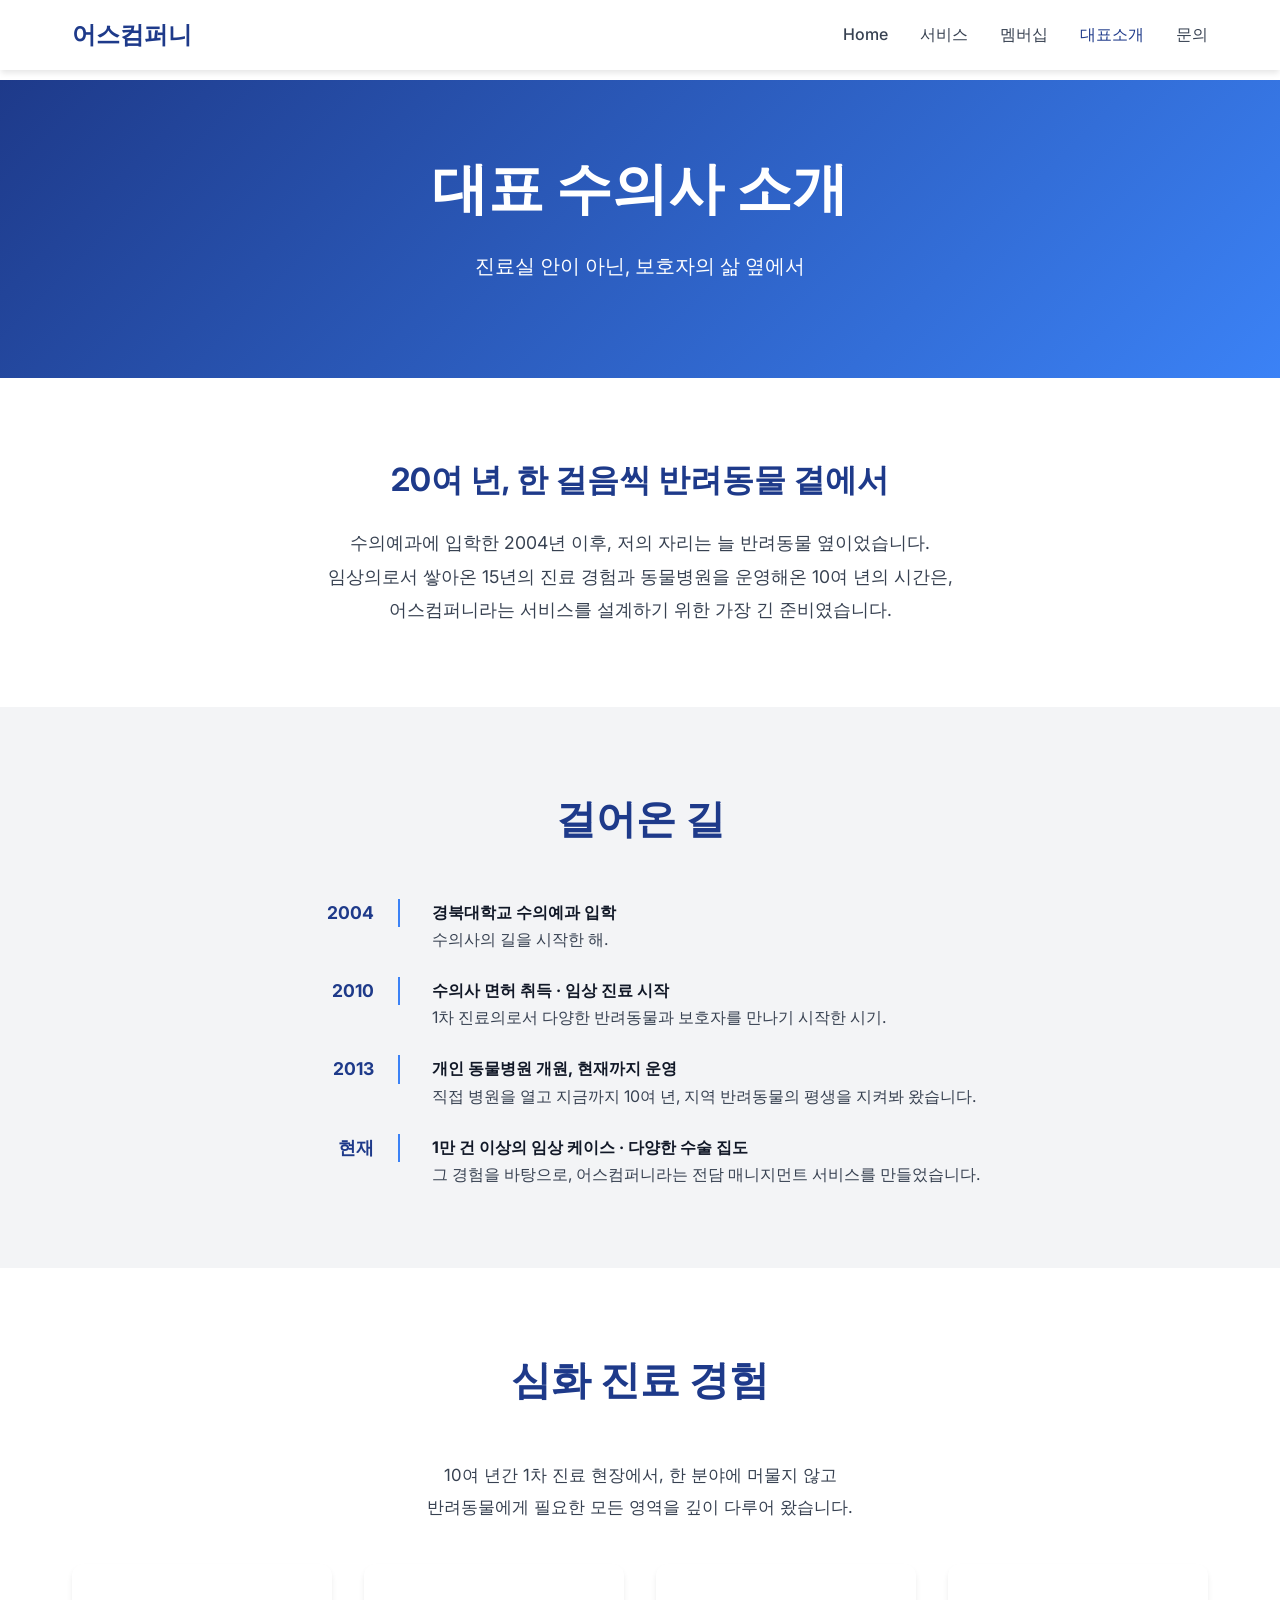
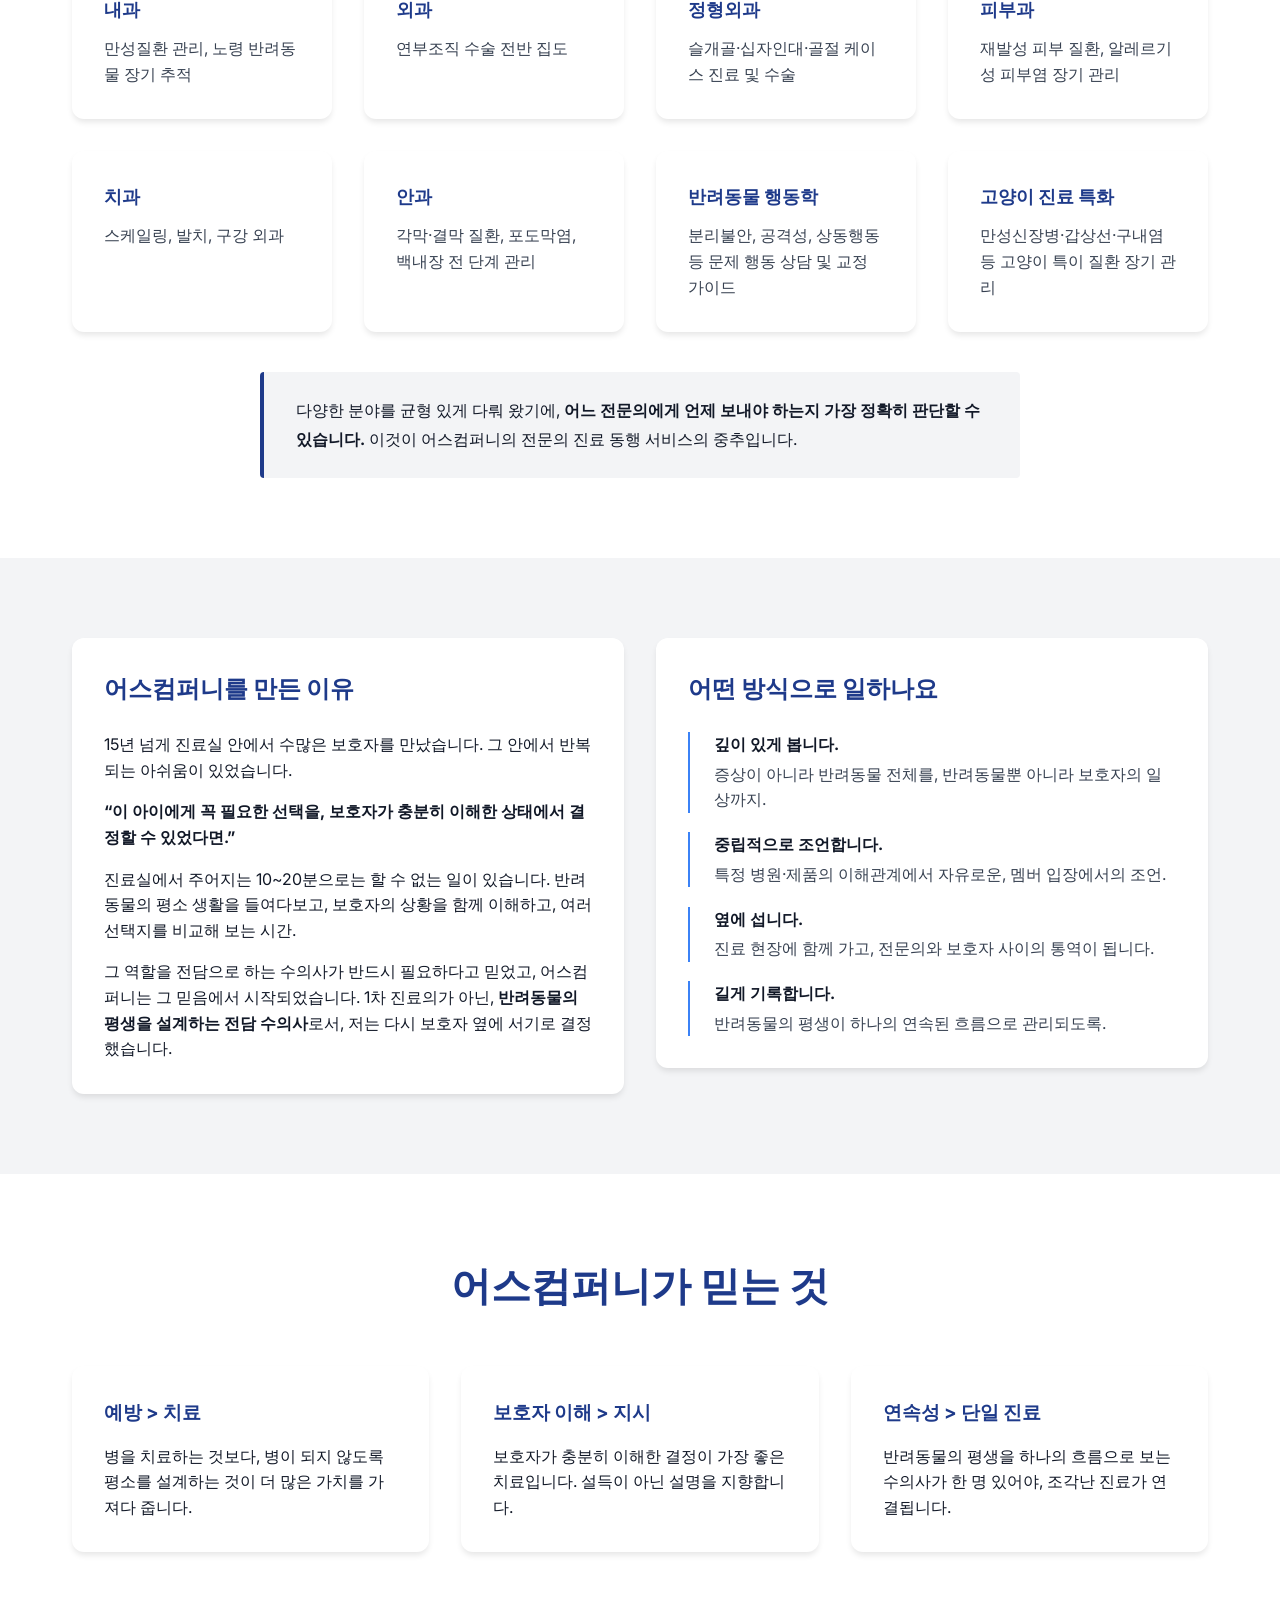
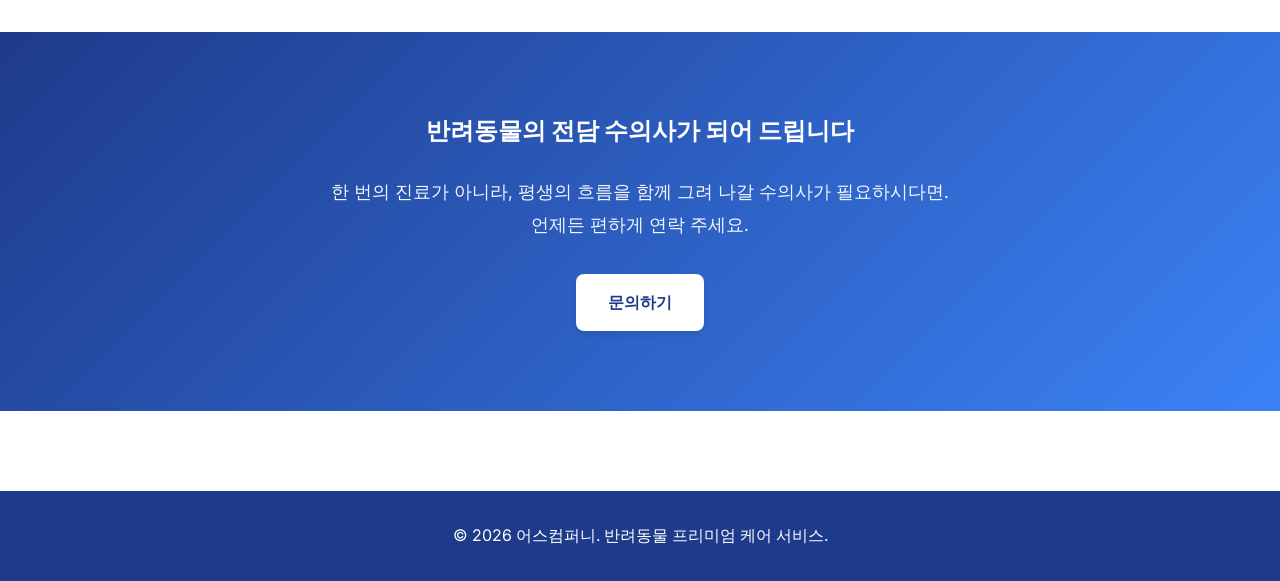
==== about.html @ b647eb04 "feat: 심화 진료 카드 2종 추가 및 문의 폼 구조화 - about.html: 반려동물 행동학, 고양이 진료 특화 카드 추가 (총 8개 분야) - contact.html: 보호" ====
<!DOCTYPE html>
<html lang="ko">
<head>
    <meta charset="UTF-8">
    <meta name="viewport" content="width=device-width, initial-scale=1.0">
    <title>대표소개 - 어스컴퍼니</title>
    <meta name="description" content="어스컴퍼니 대표 수의사 소개. 반려동물의 평생을 설계하는 전담 매니저가 되기까지.">
    <link rel="stylesheet" href="css/style.css">
    <link rel="icon" href="data:image/svg+xml,<svg xmlns='http://www.w3.org/2000/svg' viewBox='0 0 100 100'><rect width='100' height='100' fill='%231e3a8a'/><text x='50' y='68' font-size='56' font-family='Inter,sans-serif' font-weight='700' fill='white' text-anchor='middle'>E</text></svg>">
</head>
<body>
    <nav>
        <div class="nav-container">
            <a href="index.html" class="logo">어스컴퍼니</a>
            <ul class="nav-links">
                <li><a href="index.html">Home</a></li>
                <li><a href="services.html">서비스</a></li>
                <li><a href="membership.html">멤버십</a></li>
                <li><a href="about.html">대표소개</a></li>
                <li><a href="contact.html">문의</a></li>
            </ul>
            <div class="hamburger">
                <span></span>
                <span></span>
                <span></span>
            </div>
        </div>
    </nav>

    <main>
        <section class="hero" style="padding: 4rem 2rem; min-height: auto;">
            <div class="hero-content">
                <h1>대표 수의사 소개</h1>
                <p>진료실 안이 아닌, 보호자의 삶 옆에서</p>
            </div>
        </section>

        <section class="section">
            <div class="container">
                <div style="max-width: 820px; margin: 0 auto; text-align: center;">
                    <h2 style="color: var(--deep-blue); margin-bottom: 1.5rem; font-size: 2rem; line-height: 1.4;">20여 년, 한 걸음씩 반려동물 곁에서</h2>
                    <p style="color: var(--gray-700); font-size: 1.1rem; line-height: 1.9;">
                        수의예과에 입학한 2004년 이후, 저의 자리는 늘 반려동물 옆이었습니다.<br>
                        임상의로서 쌓아온 15년의 진료 경험과 동물병원을 운영해온 10여 년의 시간은,<br>
                        어스컴퍼니라는 서비스를 설계하기 위한 가장 긴 준비였습니다.
                    </p>
                </div>
            </div>
        </section>

        <section class="section" style="background-color: var(--gray-100);">
            <div class="container">
                <h2 class="section-title">걸어온 길</h2>
                <div style="max-width: 760px; margin: 0 auto;">
                    <div style="display: grid; grid-template-columns: 140px 1fr; gap: 1.5rem 2rem; align-items: start;">
                        <div style="color: var(--deep-blue); font-weight: 700; font-size: 1.1rem; border-right: 2px solid var(--light-blue); padding-right: 1.5rem; text-align: right;">2004</div>
                        <div style="color: var(--gray-900); line-height: 1.7;">
                            <strong>경북대학교 수의예과 입학</strong><br>
                            <span style="color: var(--gray-700);">수의사의 길을 시작한 해.</span>
                        </div>

                        <div style="color: var(--deep-blue); font-weight: 700; font-size: 1.1rem; border-right: 2px solid var(--light-blue); padding-right: 1.5rem; text-align: right;">2010</div>
                        <div style="color: var(--gray-900); line-height: 1.7;">
                            <strong>수의사 면허 취득 · 임상 진료 시작</strong><br>
                            <span style="color: var(--gray-700);">1차 진료의로서 다양한 반려동물과 보호자를 만나기 시작한 시기.</span>
                        </div>

                        <div style="color: var(--deep-blue); font-weight: 700; font-size: 1.1rem; border-right: 2px solid var(--light-blue); padding-right: 1.5rem; text-align: right;">2013</div>
                        <div style="color: var(--gray-900); line-height: 1.7;">
                            <strong>개인 동물병원 개원, 현재까지 운영</strong><br>
                            <span style="color: var(--gray-700);">직접 병원을 열고 지금까지 10여 년, 지역 반려동물의 평생을 지켜봐 왔습니다.</span>
                        </div>

                        <div style="color: var(--deep-blue); font-weight: 700; font-size: 1.1rem; border-right: 2px solid var(--light-blue); padding-right: 1.5rem; text-align: right;">현재</div>
                        <div style="color: var(--gray-900); line-height: 1.7;">
                            <strong>1만 건 이상의 임상 케이스 · 다양한 수술 집도</strong><br>
                            <span style="color: var(--gray-700);">그 경험을 바탕으로, 어스컴퍼니라는 전담 매니지먼트 서비스를 만들었습니다.</span>
                        </div>
                    </div>
                </div>
            </div>
        </section>

        <section class="section">
            <div class="container">
                <h2 class="section-title">심화 진료 경험</h2>
                <div style="max-width: 820px; margin: 0 auto 2.5rem; text-align: center; color: var(--gray-700); font-size: 1.05rem; line-height: 1.9;">
                    10여 년간 1차 진료 현장에서, 한 분야에 머물지 않고<br>
                    반려동물에게 필요한 모든 영역을 깊이 다루어 왔습니다.
                </div>
                <div class="grid grid-3">
                    <div class="card">
                        <h3 style="color: var(--deep-blue); margin-bottom: 0.75rem; font-size: 1.1rem;">내과</h3>
                        <p style="color: var(--gray-700);">만성질환 관리, 노령 반려동물 장기 추적</p>
                    </div>
                    <div class="card">
                        <h3 style="color: var(--deep-blue); margin-bottom: 0.75rem; font-size: 1.1rem;">외과</h3>
                        <p style="color: var(--gray-700);">연부조직 수술 전반 집도</p>
                    </div>
                    <div class="card">
                        <h3 style="color: var(--deep-blue); margin-bottom: 0.75rem; font-size: 1.1rem;">정형외과</h3>
                        <p style="color: var(--gray-700);">슬개골·십자인대·골절 케이스 진료 및 수술</p>
                    </div>
                    <div class="card">
                        <h3 style="color: var(--deep-blue); margin-bottom: 0.75rem; font-size: 1.1rem;">피부과</h3>
                        <p style="color: var(--gray-700);">재발성 피부 질환, 알레르기성 피부염 장기 관리</p>
                    </div>
                    <div class="card">
                        <h3 style="color: var(--deep-blue); margin-bottom: 0.75rem; font-size: 1.1rem;">치과</h3>
                        <p style="color: var(--gray-700);">스케일링, 발치, 구강 외과</p>
                    </div>
                    <div class="card">
                        <h3 style="color: var(--deep-blue); margin-bottom: 0.75rem; font-size: 1.1rem;">안과</h3>
                        <p style="color: var(--gray-700);">각막·결막 질환, 포도막염, 백내장 전 단계 관리</p>
                    </div>
                    <div class="card">
                        <h3 style="color: var(--deep-blue); margin-bottom: 0.75rem; font-size: 1.1rem;">반려동물 행동학</h3>
                        <p style="color: var(--gray-700);">분리불안, 공격성, 상동행동 등 문제 행동 상담 및 교정 가이드</p>
                    </div>
                    <div class="card">
                        <h3 style="color: var(--deep-blue); margin-bottom: 0.75rem; font-size: 1.1rem;">고양이 진료 특화</h3>
                        <p style="color: var(--gray-700);">만성신장병·갑상선·구내염 등 고양이 특이 질환 장기 관리</p>
                    </div>
                </div>
                <div style="max-width: 760px; margin: 2.5rem auto 0; padding: 1.5rem 2rem; background: var(--gray-100); border-left: 4px solid var(--deep-blue); border-radius: 4px;">
                    <p style="color: var(--gray-900); line-height: 1.8;">
                        다양한 분야를 균형 있게 다뤄 왔기에, <strong>어느 전문의에게 언제 보내야 하는지 가장 정확히 판단할 수 있습니다.</strong>
                        이것이 어스컴퍼니의 전문의 진료 동행 서비스의 중추입니다.
                    </p>
                </div>
            </div>
        </section>

        <section class="section" style="background-color: var(--gray-100);">
            <div class="container">
                <div class="grid grid-2" style="align-items: start;">
                    <div class="card">
                        <h2 style="color: var(--deep-blue); margin-bottom: 1.5rem;">어스컴퍼니를 만든 이유</h2>
                        <p style="margin-bottom: 1rem;">15년 넘게 진료실 안에서 수많은 보호자를 만났습니다. 그 안에서 반복되는 아쉬움이 있었습니다.</p>
                        <p style="margin-bottom: 1rem;"><strong>“이 아이에게 꼭 필요한 선택을, 보호자가 충분히 이해한 상태에서 결정할 수 있었다면.”</strong></p>
                        <p style="margin-bottom: 1rem;">진료실에서 주어지는 10~20분으로는 할 수 없는 일이 있습니다. 반려동물의 평소 생활을 들여다보고, 보호자의 상황을 함께 이해하고, 여러 선택지를 비교해 보는 시간.</p>
                        <p>그 역할을 전담으로 하는 수의사가 반드시 필요하다고 믿었고, 어스컴퍼니는 그 믿음에서 시작되었습니다. 1차 진료의가 아닌, <strong>반려동물의 평생을 설계하는 전담 수의사</strong>로서, 저는 다시 보호자 옆에 서기로 결정했습니다.</p>
                    </div>
                    <div class="card">
                        <h2 style="color: var(--deep-blue); margin-bottom: 1.5rem;">어떤 방식으로 일하나요</h2>
                        <ul style="list-style: none; padding: 0;">
                            <li style="margin-bottom: 1.2rem; padding-left: 1rem; border-left: 2px solid var(--light-blue);">
                                <strong style="padding-left: 0.5rem;">깊이 있게 봅니다.</strong><br>
                                <span style="color: var(--gray-700); padding-left: 0.5rem; display: inline-block; margin-top: 0.25rem;">증상이 아니라 반려동물 전체를, 반려동물뿐 아니라 보호자의 일상까지.</span>
                            </li>
                            <li style="margin-bottom: 1.2rem; padding-left: 1rem; border-left: 2px solid var(--light-blue);">
                                <strong style="padding-left: 0.5rem;">중립적으로 조언합니다.</strong><br>
                                <span style="color: var(--gray-700); padding-left: 0.5rem; display: inline-block; margin-top: 0.25rem;">특정 병원·제품의 이해관계에서 자유로운, 멤버 입장에서의 조언.</span>
                            </li>
                            <li style="margin-bottom: 1.2rem; padding-left: 1rem; border-left: 2px solid var(--light-blue);">
                                <strong style="padding-left: 0.5rem;">옆에 섭니다.</strong><br>
                                <span style="color: var(--gray-700); padding-left: 0.5rem; display: inline-block; margin-top: 0.25rem;">진료 현장에 함께 가고, 전문의와 보호자 사이의 통역이 됩니다.</span>
                            </li>
                            <li style="margin-bottom: 0; padding-left: 1rem; border-left: 2px solid var(--light-blue);">
                                <strong style="padding-left: 0.5rem;">길게 기록합니다.</strong><br>
                                <span style="color: var(--gray-700); padding-left: 0.5rem; display: inline-block; margin-top: 0.25rem;">반려동물의 평생이 하나의 연속된 흐름으로 관리되도록.</span>
                            </li>
                        </ul>
                    </div>
                </div>
            </div>
        </section>

        <section class="section">
            <div class="container">
                <h2 class="section-title">어스컴퍼니가 믿는 것</h2>
                <div class="grid grid-3">
                    <div class="card">
                        <h3 style="color: var(--deep-blue); margin-bottom: 1rem;">예방 &gt; 치료</h3>
                        <p>병을 치료하는 것보다, 병이 되지 않도록 평소를 설계하는 것이 더 많은 가치를 가져다 줍니다.</p>
                    </div>
                    <div class="card">
                        <h3 style="color: var(--deep-blue); margin-bottom: 1rem;">보호자 이해 &gt; 지시</h3>
                        <p>보호자가 충분히 이해한 결정이 가장 좋은 치료입니다. 설득이 아닌 설명을 지향합니다.</p>
                    </div>
                    <div class="card">
                        <h3 style="color: var(--deep-blue); margin-bottom: 1rem;">연속성 &gt; 단일 진료</h3>
                        <p>반려동물의 평생을 하나의 흐름으로 보는 수의사가 한 명 있어야, 조각난 진료가 연결됩니다.</p>
                    </div>
                </div>
            </div>
        </section>

        <section class="section" style="background: linear-gradient(135deg, var(--deep-blue) 0%, var(--light-blue) 100%); color: white;">
            <div class="container">
                <div style="text-align: center; max-width: 760px; margin: 0 auto;">
                    <h2 style="color: white; margin-bottom: 1.5rem;">반려동물의 전담 수의사가 되어 드립니다</h2>
                    <p style="font-size: 1.1rem; margin-bottom: 2rem; opacity: 0.95; line-height: 1.9;">
                        한 번의 진료가 아니라, 평생의 흐름을 함께 그려 나갈 수의사가 필요하시다면.<br>
                        언제든 편하게 연락 주세요.
                    </p>
                    <a href="contact.html" class="btn" style="background: white; color: var(--deep-blue);">문의하기</a>
                </div>
            </div>
        </section>
    </main>

    <footer>
        <div class="container">
            <p>&copy; 2026 어스컴퍼니. 반려동물 프리미엄 케어 서비스.</p>
        </div>
    </footer>

    <script src="js/script.js"></script>
</body>
</html>
---- css/style.css ----
/* 어스컴퍼니 포트폴리오 - CSS */
@import url('https://fonts.googleapis.com/css2?family=Inter:wght@300;400;500;600;700&display=swap');

:root {
  --deep-blue: #1e3a8a;
  --light-blue: #3b82f6;
  --white: #ffffff;
  --black: #000000;
  --gray-100: #f3f4f6;
  --gray-200: #e5e7eb;
  --gray-700: #374151;
  --gray-900: #111827;
  --shadow: 0 4px 6px -1px rgba(0, 0, 0, 0.1);
  --shadow-lg: 0 10px 15px -3px rgba(0, 0, 0, 0.1);
}

* {
  margin: 0;
  padding: 0;
  box-sizing: border-box;
}

body {
  font-family: 'Inter', sans-serif;
  line-height: 1.6;
  color: var(--gray-900);
  background-color: var(--white);
}

/* 네비게이션 */
nav {
  background-color: var(--white);
  box-shadow: var(--shadow);
  position: fixed;
  top: 0;
  width: 100%;
  z-index: 1000;
}

.nav-container {
  max-width: 1200px;
  margin: 0 auto;
  padding: 1rem 2rem;
  display: flex;
  justify-content: space-between;
  align-items: center;
}

.logo {
  font-size: 1.5rem;
  font-weight: 700;
  color: var(--deep-blue);
  text-decoration: none;
}

.nav-links {
  display: flex;
  list-style: none;
  gap: 2rem;
}

.nav-links a {
  text-decoration: none;
  color: var(--gray-700);
  font-weight: 500;
  transition: color 0.3s ease;
}

.nav-links a:hover,
.nav-links a.active {
  color: var(--deep-blue);
}

/* 모바일 네비게이션 */
.hamburger {
  display: none;
  flex-direction: column;
  cursor: pointer;
  gap: 4px;
}

.hamburger span {
  width: 25px;
  height: 3px;
  background-color: var(--deep-blue);
  transition: 0.3s;
}

/* 메인 컨테이너 */
.container {
  max-width: 1200px;
  margin: 0 auto;
  padding: 0 2rem;
}

main {
  margin-top: 80px;
  min-height: calc(100vh - 80px);
}

/* 히어로 섹션 */
.hero {
  background: linear-gradient(135deg, var(--deep-blue) 0%, var(--light-blue) 100%);
  color: var(--white);
  padding: 6rem 2rem;
  text-align: center;
  min-height: calc(100vh - 80px);
  display: flex;
  align-items: center;
  justify-content: center;
}

.hero-content h1 {
  font-size: 3.5rem;
  font-weight: 700;
  margin-bottom: 1rem;
  animation: fadeInUp 1s ease-out;
}

.hero-content p {
  font-size: 1.25rem;
  margin-bottom: 2rem;
  opacity: 0.9;
  animation: fadeInUp 1s ease-out 0.2s both;
}

.hero-content .subtitle {
  font-size: 1rem;
  margin-bottom: 3rem;
  opacity: 0.8;
  animation: fadeInUp 1s ease-out 0.4s both;
}

/* 버튼 */
.btn {
  display: inline-block;
  padding: 1rem 2rem;
  background-color: var(--white);
  color: var(--deep-blue);
  text-decoration: none;
  border-radius: 8px;
  font-weight: 600;
  transition: all 0.3s ease;
  box-shadow: var(--shadow);
  animation: fadeInUp 1s ease-out 0.6s both;
}

.btn:hover {
  transform: translateY(-2px);
  box-shadow: var(--shadow-lg);
  background-color: var(--gray-100);
}

.btn-secondary {
  background-color: transparent;
  color: var(--white);
  border: 2px solid var(--white);
}

.btn-secondary:hover {
  background-color: var(--white);
  color: var(--deep-blue);
}

/* 섹션 공통 스타일 */
.section {
  padding: 5rem 0;
}

.section-title {
  font-size: 2.5rem;
  font-weight: 700;
  text-align: center;
  margin-bottom: 3rem;
  color: var(--deep-blue);
}

/* 카드 */
.card {
  background-color: var(--white);
  border-radius: 12px;
  padding: 2rem;
  box-shadow: var(--shadow);
  transition: transform 0.3s ease, box-shadow 0.3s ease;
}

.card:hover {
  transform: translateY(-5px);
  box-shadow: var(--shadow-lg);
}

/* 그리드 */
.grid {
  display: grid;
  gap: 2rem;
}

.grid-2 {
  grid-template-columns: repeat(auto-fit, minmax(300px, 1fr));
}

.grid-3 {
  grid-template-columns: repeat(auto-fit, minmax(250px, 1fr));
}

/* 스킬 섹션 */
.skills-grid {
  display: grid;
  grid-template-columns: repeat(auto-fit, minmax(200px, 1fr));
  gap: 1.5rem;
  margin-top: 2rem;
}

.skill-item {
  text-align: center;
  padding: 1.5rem;
  background-color: var(--gray-100);
  border-radius: 8px;
  transition: background-color 0.3s ease;
}

.skill-item:hover {
  background-color: var(--gray-200);
}

/* 프로젝트 카드 */
.project-card {
  border-left: 4px solid var(--deep-blue);
}

.project-title {
  font-size: 1.25rem;
  font-weight: 600;
  margin-bottom: 0.5rem;
  color: var(--deep-blue);
}

.project-status {
  display: inline-block;
  padding: 0.25rem 0.75rem;
  background-color: var(--light-blue);
  color: var(--white);
  border-radius: 20px;
  font-size: 0.875rem;
  margin-bottom: 1rem;
}

/* 연락처 */
.contact-info {
  text-align: center;
  background-color: var(--gray-100);
  padding: 3rem;
  border-radius: 12px;
}

.contact-info a {
  color: var(--deep-blue);
  text-decoration: none;
  font-weight: 600;
}

.contact-info a:hover {
  text-decoration: underline;
}

/* 푸터 */
footer {
  background-color: var(--deep-blue);
  color: var(--white);
  text-align: center;
  padding: 2rem;
  margin-top: 5rem;
}

/* 애니메이션 */
@keyframes fadeInUp {
  from {
    opacity: 0;
    transform: translateY(30px);
  }
  to {
    opacity: 1;
    transform: translateY(0);
  }
}

/* 반응형 디자인 */
@media (max-width: 768px) {
  .nav-links {
    display: none;
    position: absolute;
    top: 100%;
    left: 0;
    width: 100%;
    background-color: var(--white);
    flex-direction: column;
    padding: 1rem 2rem;
    box-shadow: var(--shadow);
  }

  .nav-links.active {
    display: flex;
  }

  .hamburger {
    display: flex;
  }

  .hero-content h1 {
    font-size: 2.5rem;
  }

  .hero-content p {
    font-size: 1.1rem;
  }

  .section-title {
    font-size: 2rem;
  }

  .container {
    padding: 0 1rem;
  }

  .hero {
    padding: 4rem 1rem;
  }

  .grid-2,
  .grid-3 {
    grid-template-columns: 1fr;
  }
}

@media (max-width: 480px) {
  .hero-content h1 {
    font-size: 2rem;
  }

  .nav-container {
    padding: 1rem;
  }

  .btn {
    padding: 0.75rem 1.5rem;
    font-size: 0.9rem;
  }
}
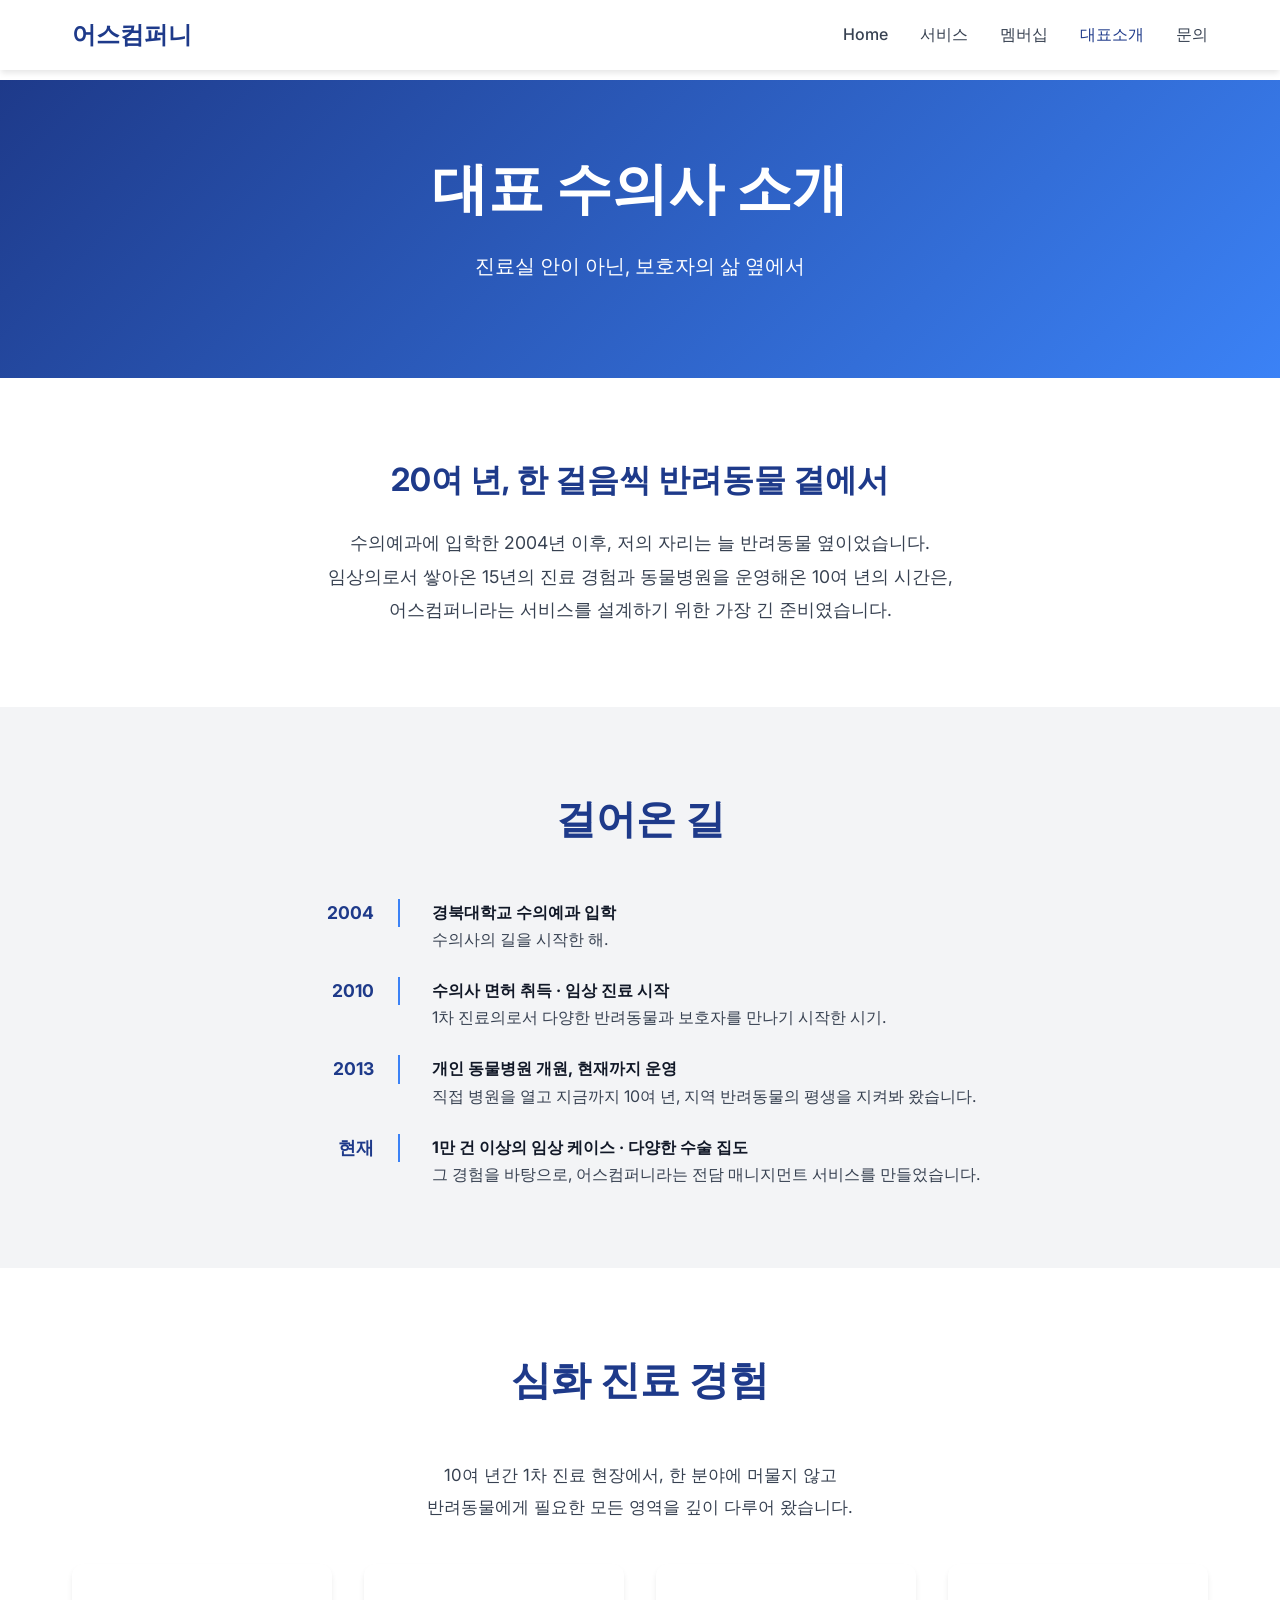
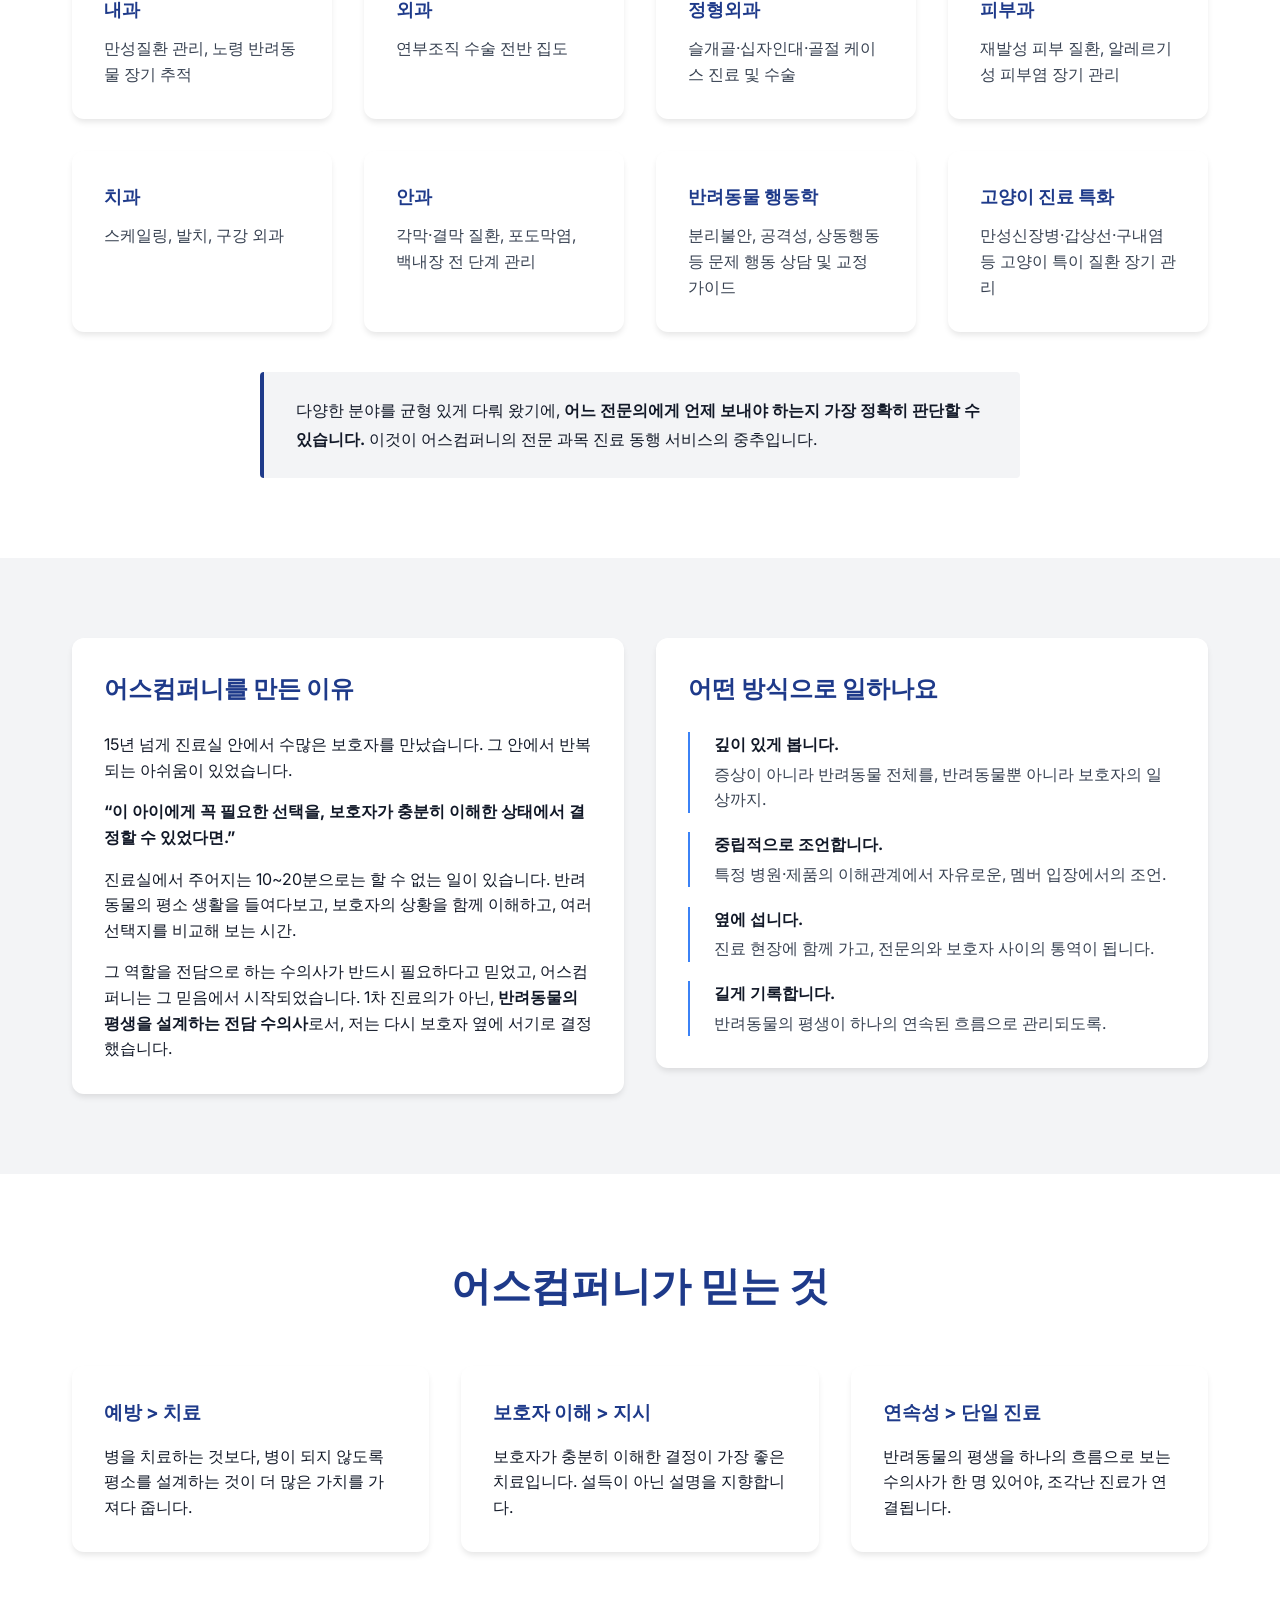
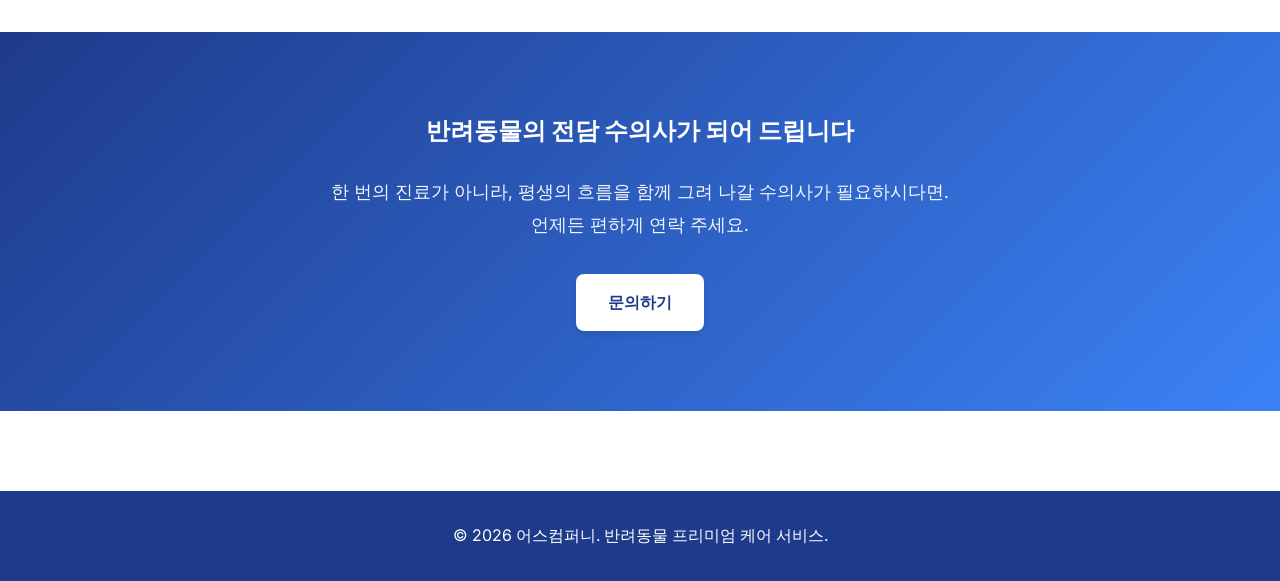
==== commit ffaad699: "copy: 전문의→전문 과목 용어 통일 및 분야 카드 3종 추가 - 서비스명을 '전문 과목 진료 동행 컨설팅'으로 통일 (index/services/about/membership)" ====
--- a/about.html
+++ b/about.html
@@ -125,7 +125,7 @@
                 <div style="max-width: 760px; margin: 2.5rem auto 0; padding: 1.5rem 2rem; background: var(--gray-100); border-left: 4px solid var(--deep-blue); border-radius: 4px;">
                     <p style="color: var(--gray-900); line-height: 1.8;">
                         다양한 분야를 균형 있게 다뤄 왔기에, <strong>어느 전문의에게 언제 보내야 하는지 가장 정확히 판단할 수 있습니다.</strong>
-                        이것이 어스컴퍼니의 전문의 진료 동행 서비스의 중추입니다.
+                        이것이 어스컴퍼니의 전문 과목 진료 동행 서비스의 중추입니다.
                     </p>
                 </div>
             </div>
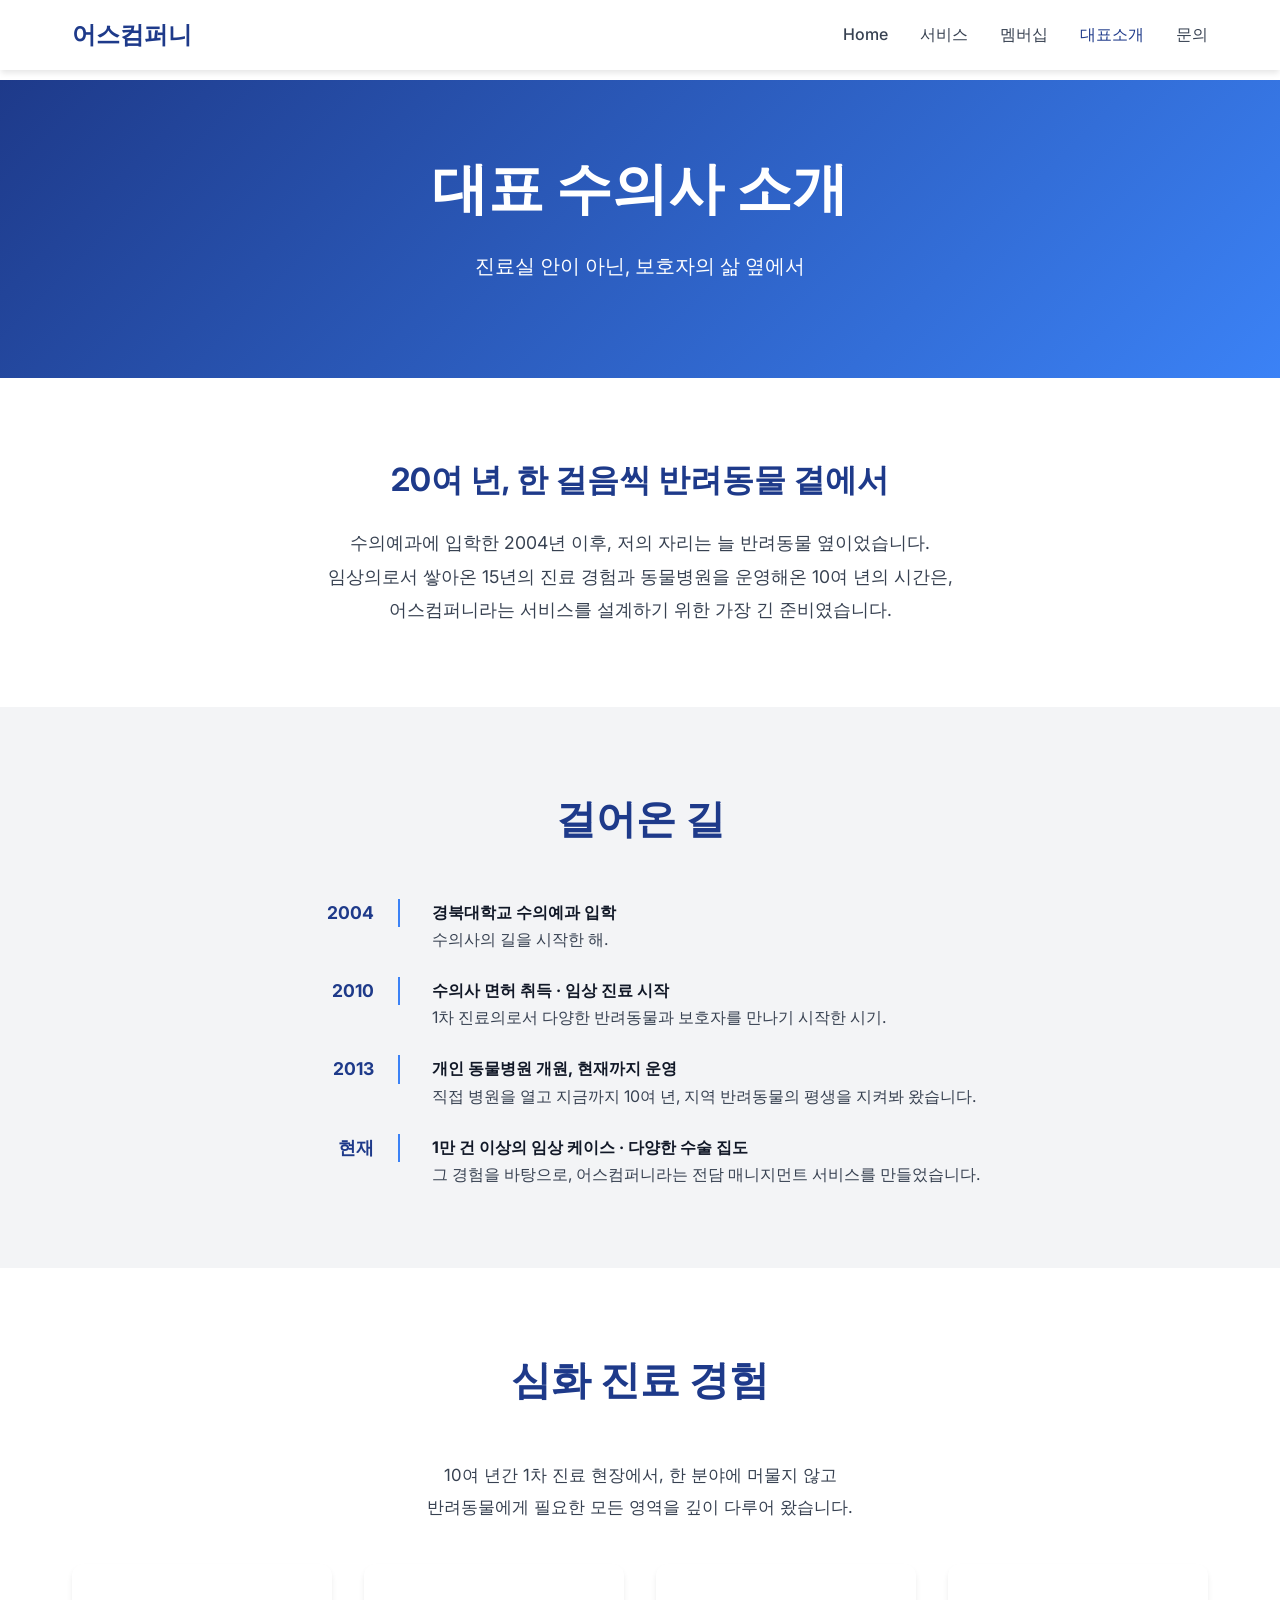
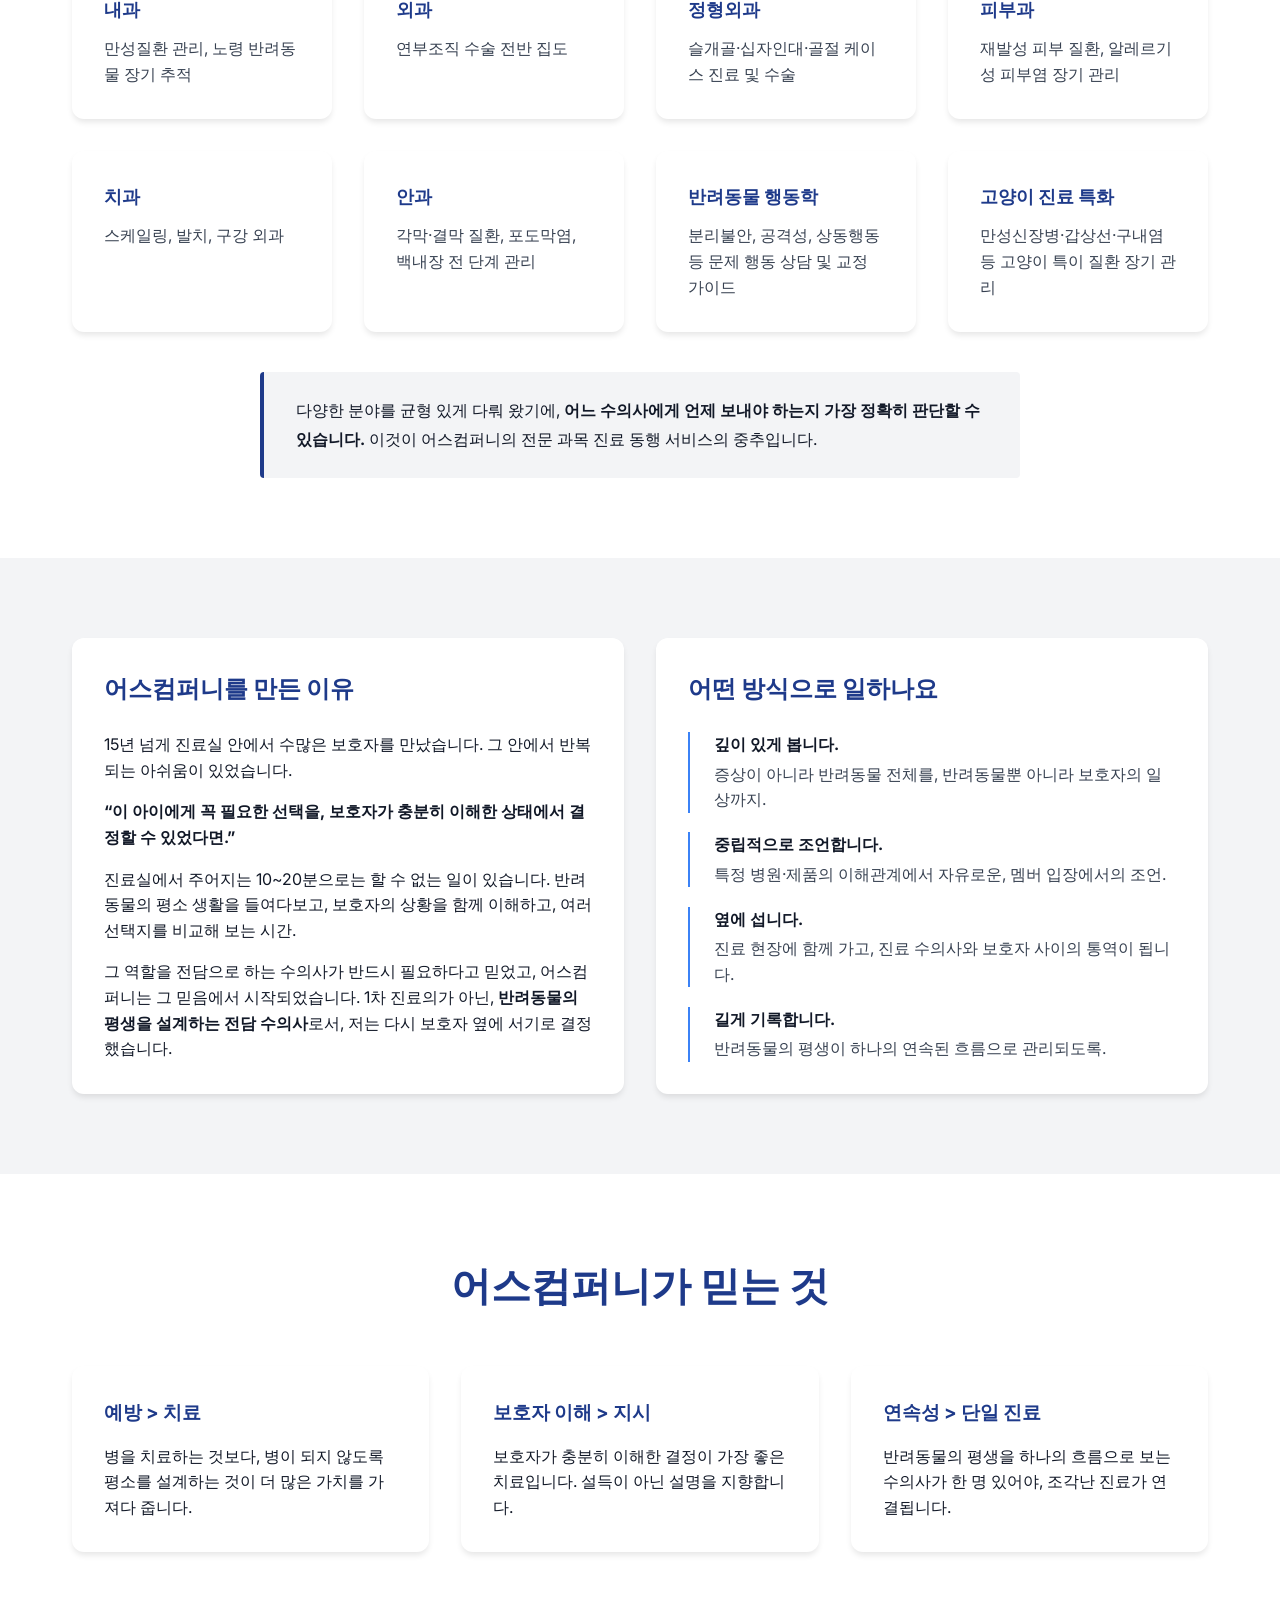
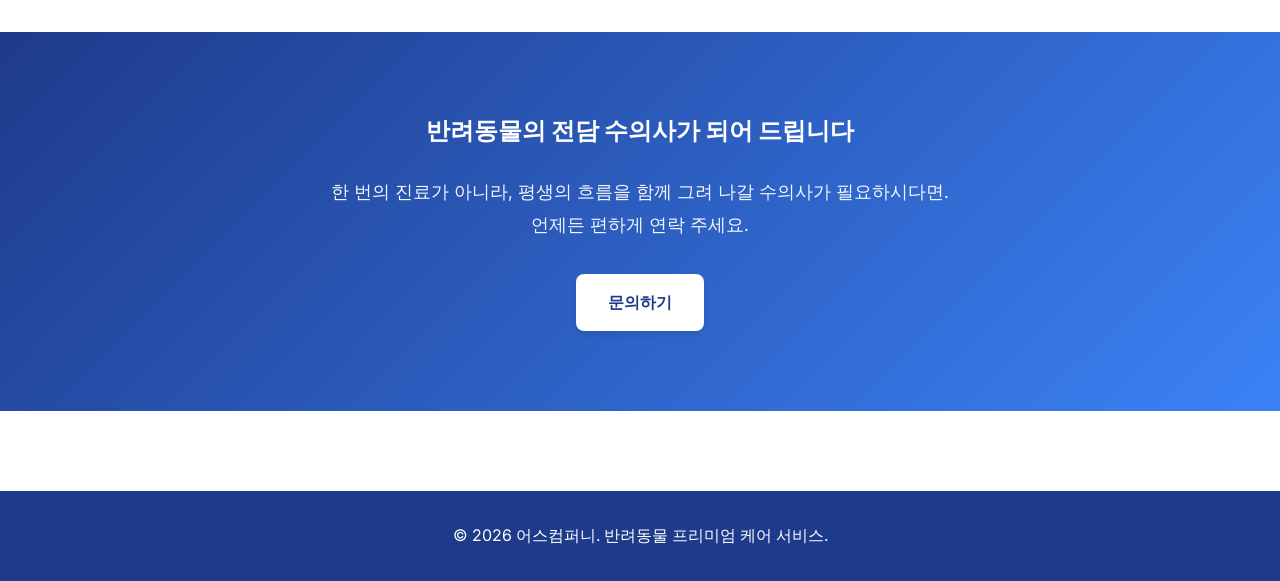
==== commit 92a67375: "copy: 전문의 표현 제거 (수의사에는 전문의 제도 없음) - '전문의 매칭' → '수의사 매칭' - '어느 전문의에게 언제 보내야 하는지' → '어느 수의사에게…' - '전문의" ====
--- a/about.html
+++ b/about.html
@@ -124,7 +124,7 @@
                 </div>
                 <div style="max-width: 760px; margin: 2.5rem auto 0; padding: 1.5rem 2rem; background: var(--gray-100); border-left: 4px solid var(--deep-blue); border-radius: 4px;">
                     <p style="color: var(--gray-900); line-height: 1.8;">
-                        다양한 분야를 균형 있게 다뤄 왔기에, <strong>어느 전문의에게 언제 보내야 하는지 가장 정확히 판단할 수 있습니다.</strong>
+                        다양한 분야를 균형 있게 다뤄 왔기에, <strong>어느 수의사에게 언제 보내야 하는지 가장 정확히 판단할 수 있습니다.</strong>
                         이것이 어스컴퍼니의 전문 과목 진료 동행 서비스의 중추입니다.
                     </p>
                 </div>
@@ -154,7 +154,7 @@
                             </li>
                             <li style="margin-bottom: 1.2rem; padding-left: 1rem; border-left: 2px solid var(--light-blue);">
                                 <strong style="padding-left: 0.5rem;">옆에 섭니다.</strong><br>
-                                <span style="color: var(--gray-700); padding-left: 0.5rem; display: inline-block; margin-top: 0.25rem;">진료 현장에 함께 가고, 전문의와 보호자 사이의 통역이 됩니다.</span>
+                                <span style="color: var(--gray-700); padding-left: 0.5rem; display: inline-block; margin-top: 0.25rem;">진료 현장에 함께 가고, 진료 수의사와 보호자 사이의 통역이 됩니다.</span>
                             </li>
                             <li style="margin-bottom: 0; padding-left: 1rem; border-left: 2px solid var(--light-blue);">
                                 <strong style="padding-left: 0.5rem;">길게 기록합니다.</strong><br>
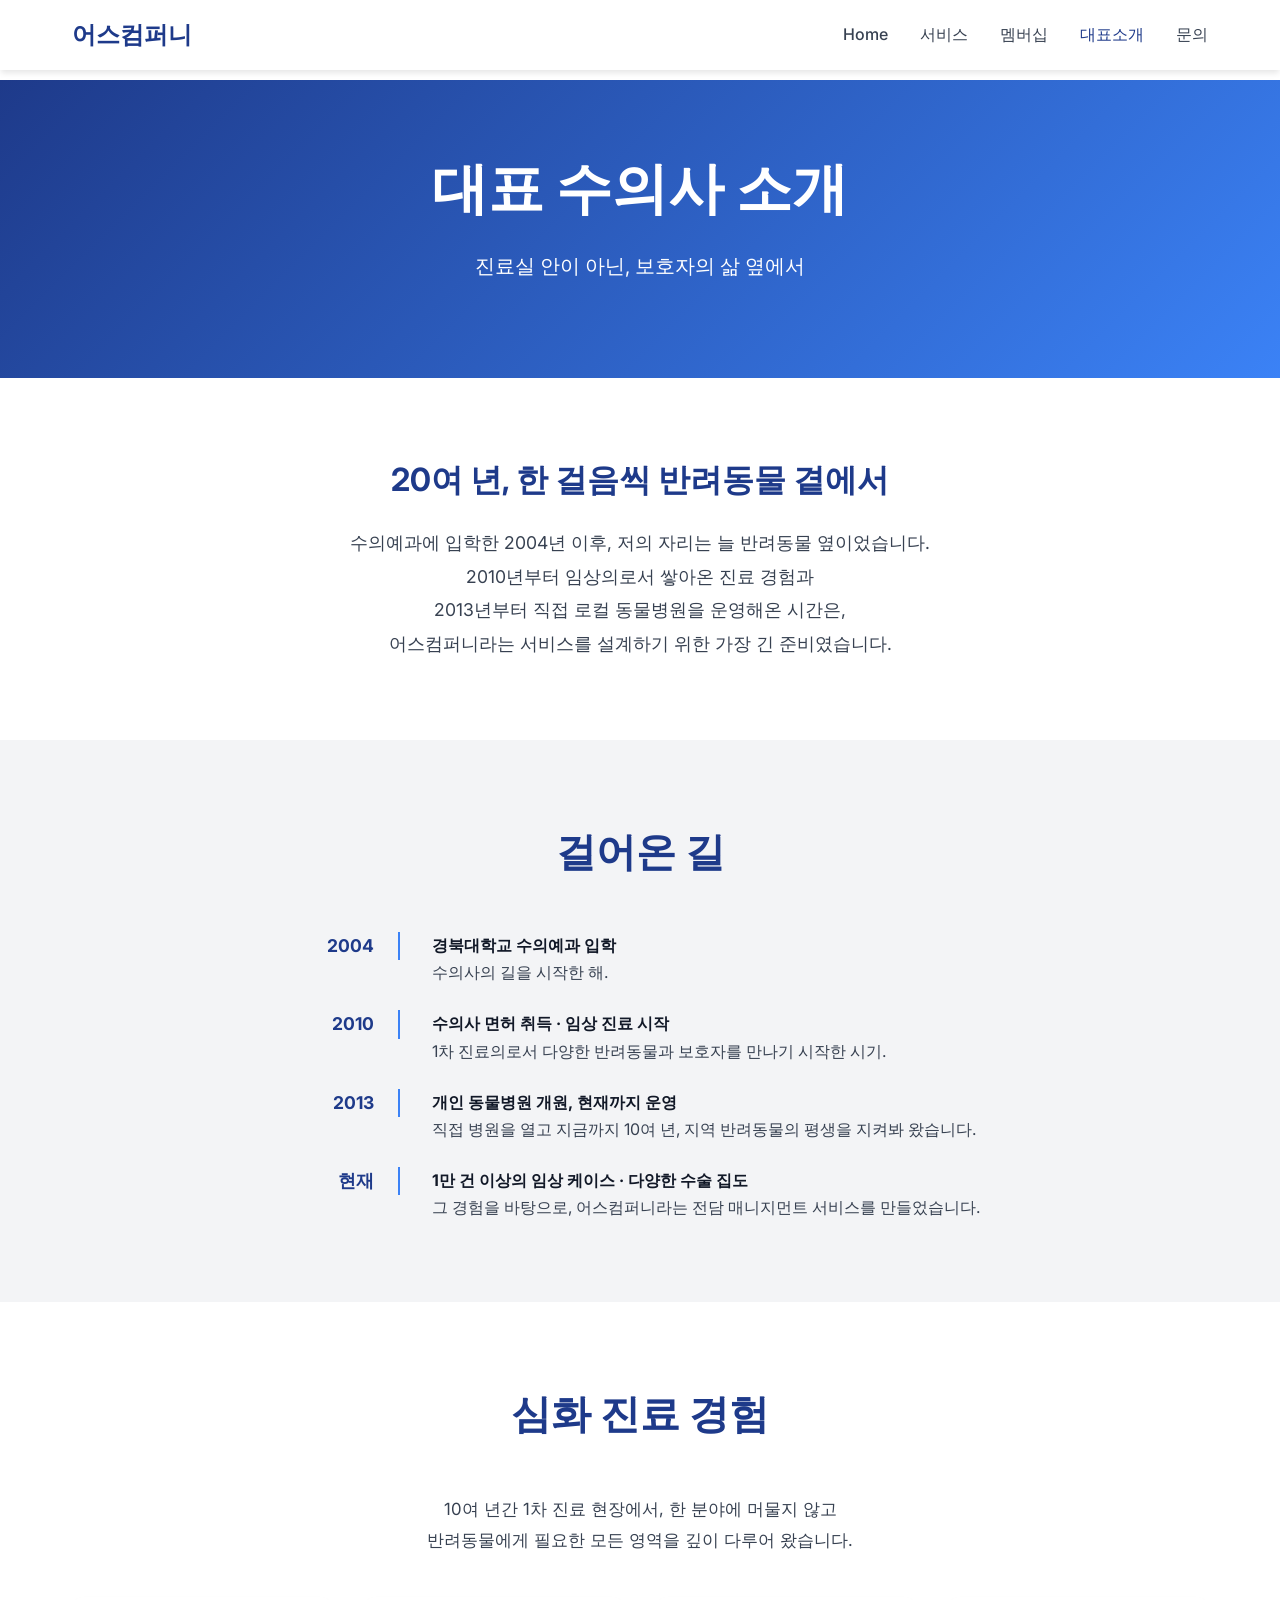
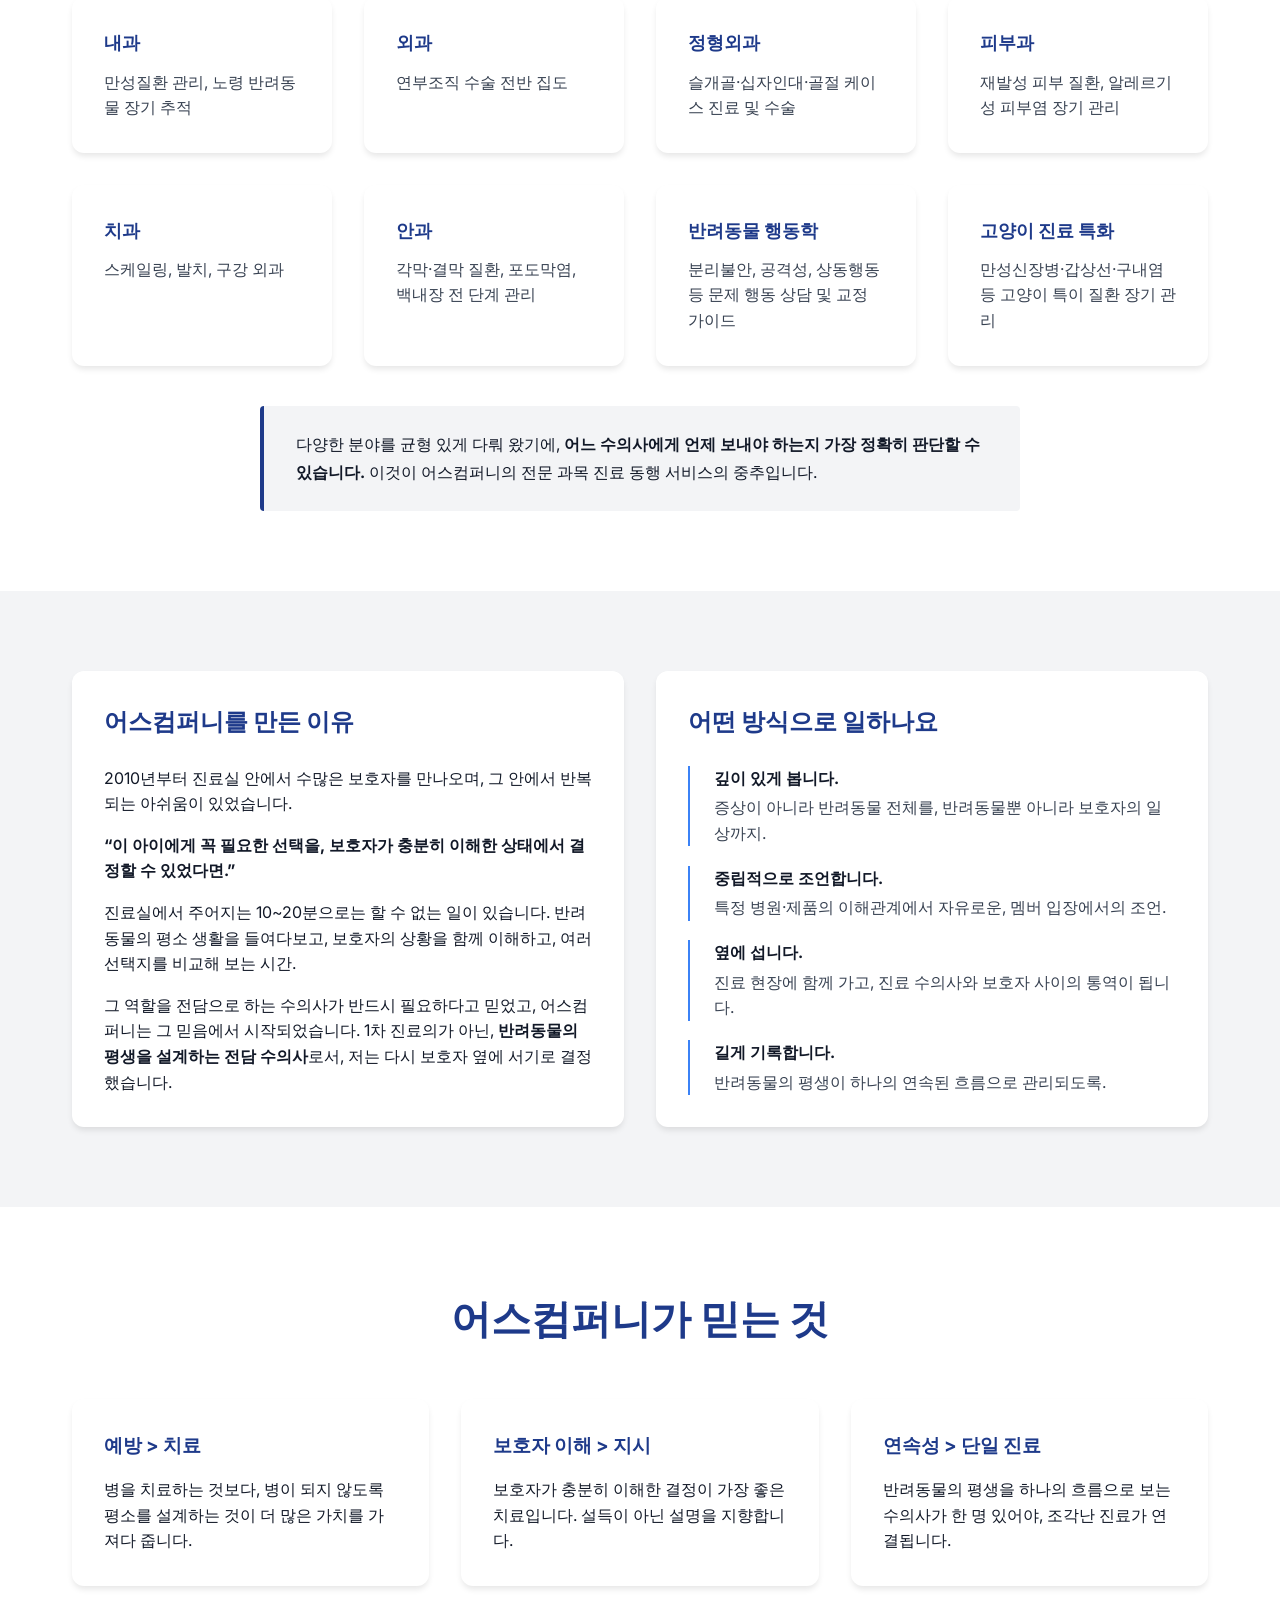
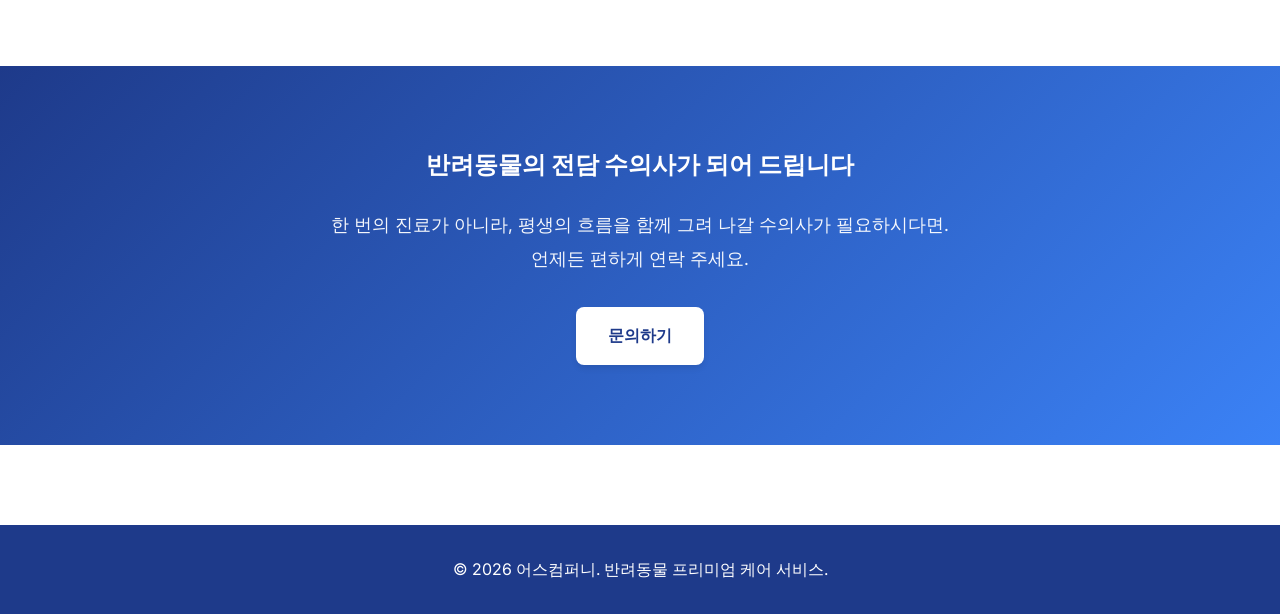
==== commit dee59f05: "copy: 대표소개 경력 연도 명시로 변경 - 임상 경력을 '15년'이 아닌 '2010년부터' 기준으로 표기 - 동물병원 운영을 '2013년부터 직접 로컬 동물병원 운영'으로 명시" ====
--- a/about.html
+++ b/about.html
@@ -41,7 +41,8 @@
                     <h2 style="color: var(--deep-blue); margin-bottom: 1.5rem; font-size: 2rem; line-height: 1.4;">20여 년, 한 걸음씩 반려동물 곁에서</h2>
                     <p style="color: var(--gray-700); font-size: 1.1rem; line-height: 1.9;">
                         수의예과에 입학한 2004년 이후, 저의 자리는 늘 반려동물 옆이었습니다.<br>
-                        임상의로서 쌓아온 15년의 진료 경험과 동물병원을 운영해온 10여 년의 시간은,<br>
+                        2010년부터 임상의로서 쌓아온 진료 경험과<br>
+                        2013년부터 직접 로컬 동물병원을 운영해온 시간은,<br>
                         어스컴퍼니라는 서비스를 설계하기 위한 가장 긴 준비였습니다.
                     </p>
                 </div>
@@ -136,7 +137,7 @@
                 <div class="grid grid-2" style="align-items: start;">
                     <div class="card">
                         <h2 style="color: var(--deep-blue); margin-bottom: 1.5rem;">어스컴퍼니를 만든 이유</h2>
-                        <p style="margin-bottom: 1rem;">15년 넘게 진료실 안에서 수많은 보호자를 만났습니다. 그 안에서 반복되는 아쉬움이 있었습니다.</p>
+                        <p style="margin-bottom: 1rem;">2010년부터 진료실 안에서 수많은 보호자를 만나오며, 그 안에서 반복되는 아쉬움이 있었습니다.</p>
                         <p style="margin-bottom: 1rem;"><strong>“이 아이에게 꼭 필요한 선택을, 보호자가 충분히 이해한 상태에서 결정할 수 있었다면.”</strong></p>
                         <p style="margin-bottom: 1rem;">진료실에서 주어지는 10~20분으로는 할 수 없는 일이 있습니다. 반려동물의 평소 생활을 들여다보고, 보호자의 상황을 함께 이해하고, 여러 선택지를 비교해 보는 시간.</p>
                         <p>그 역할을 전담으로 하는 수의사가 반드시 필요하다고 믿었고, 어스컴퍼니는 그 믿음에서 시작되었습니다. 1차 진료의가 아닌, <strong>반려동물의 평생을 설계하는 전담 수의사</strong>로서, 저는 다시 보호자 옆에 서기로 결정했습니다.</p>
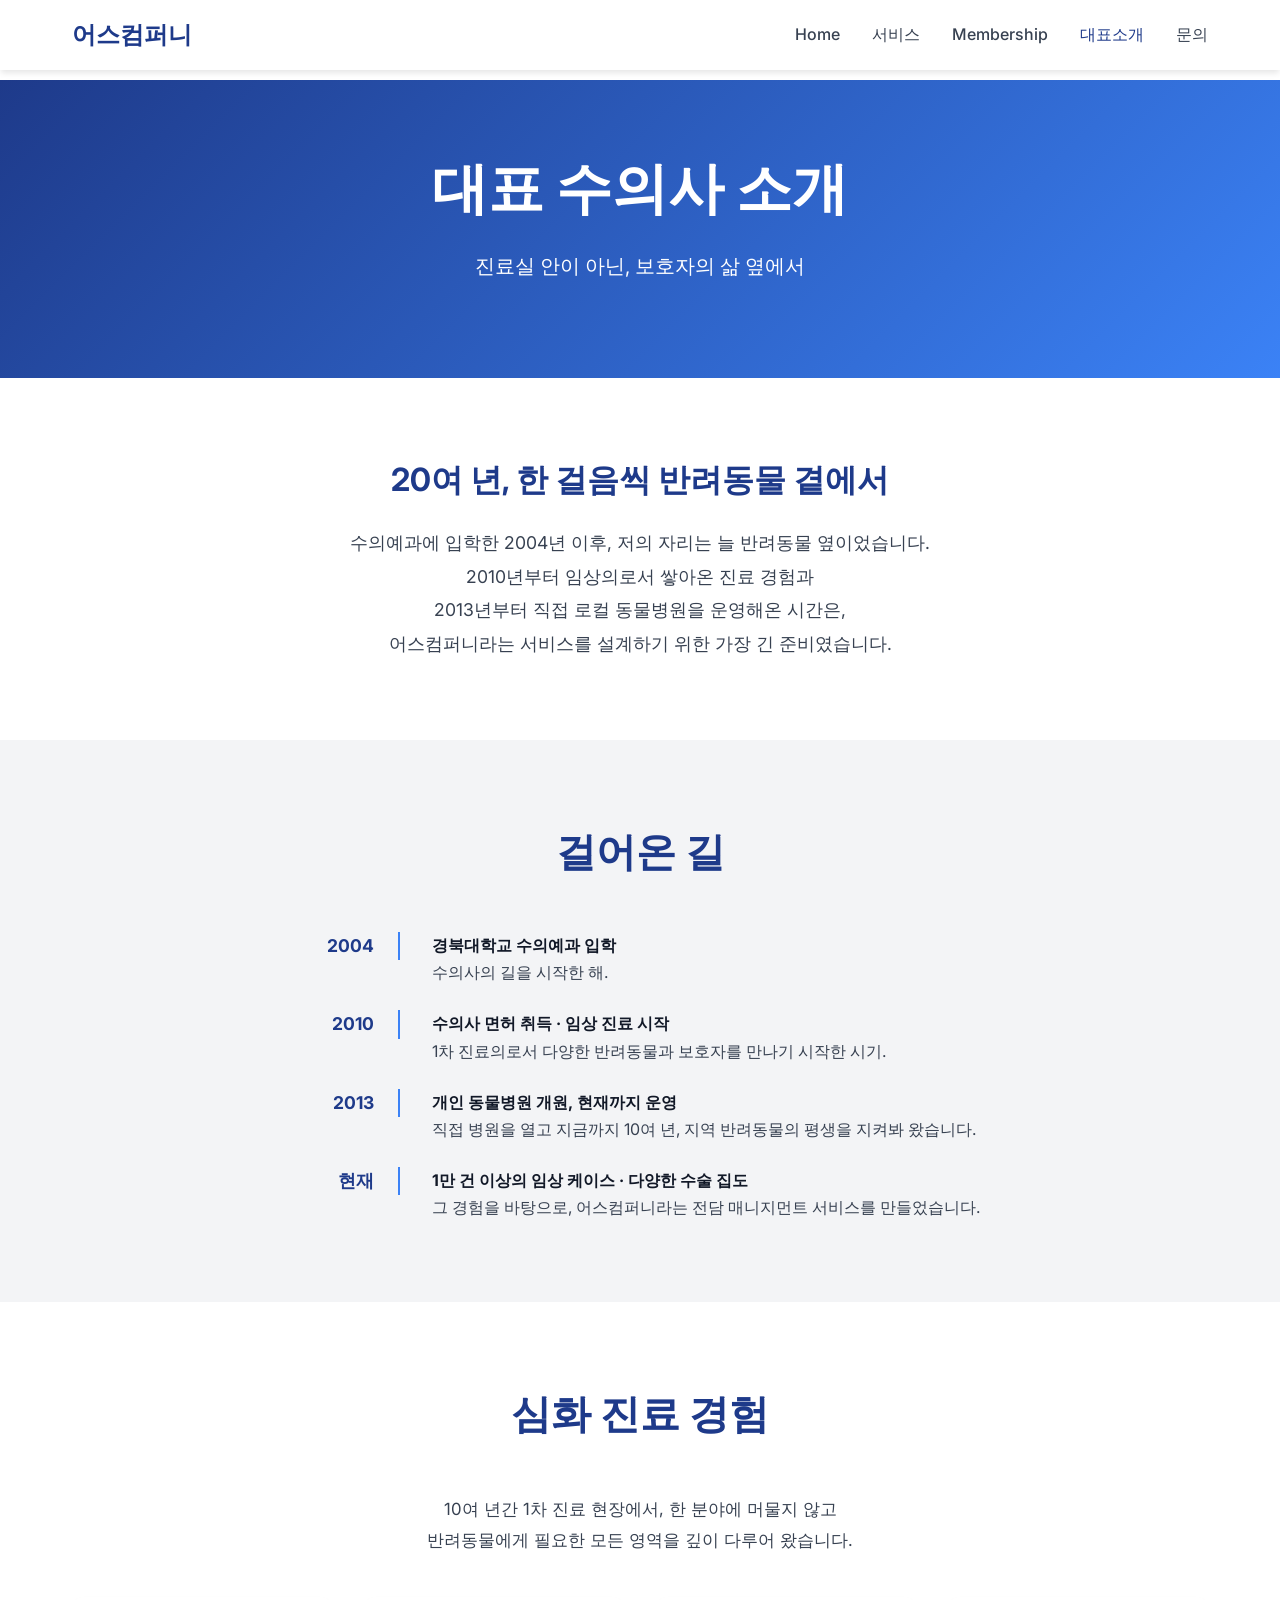
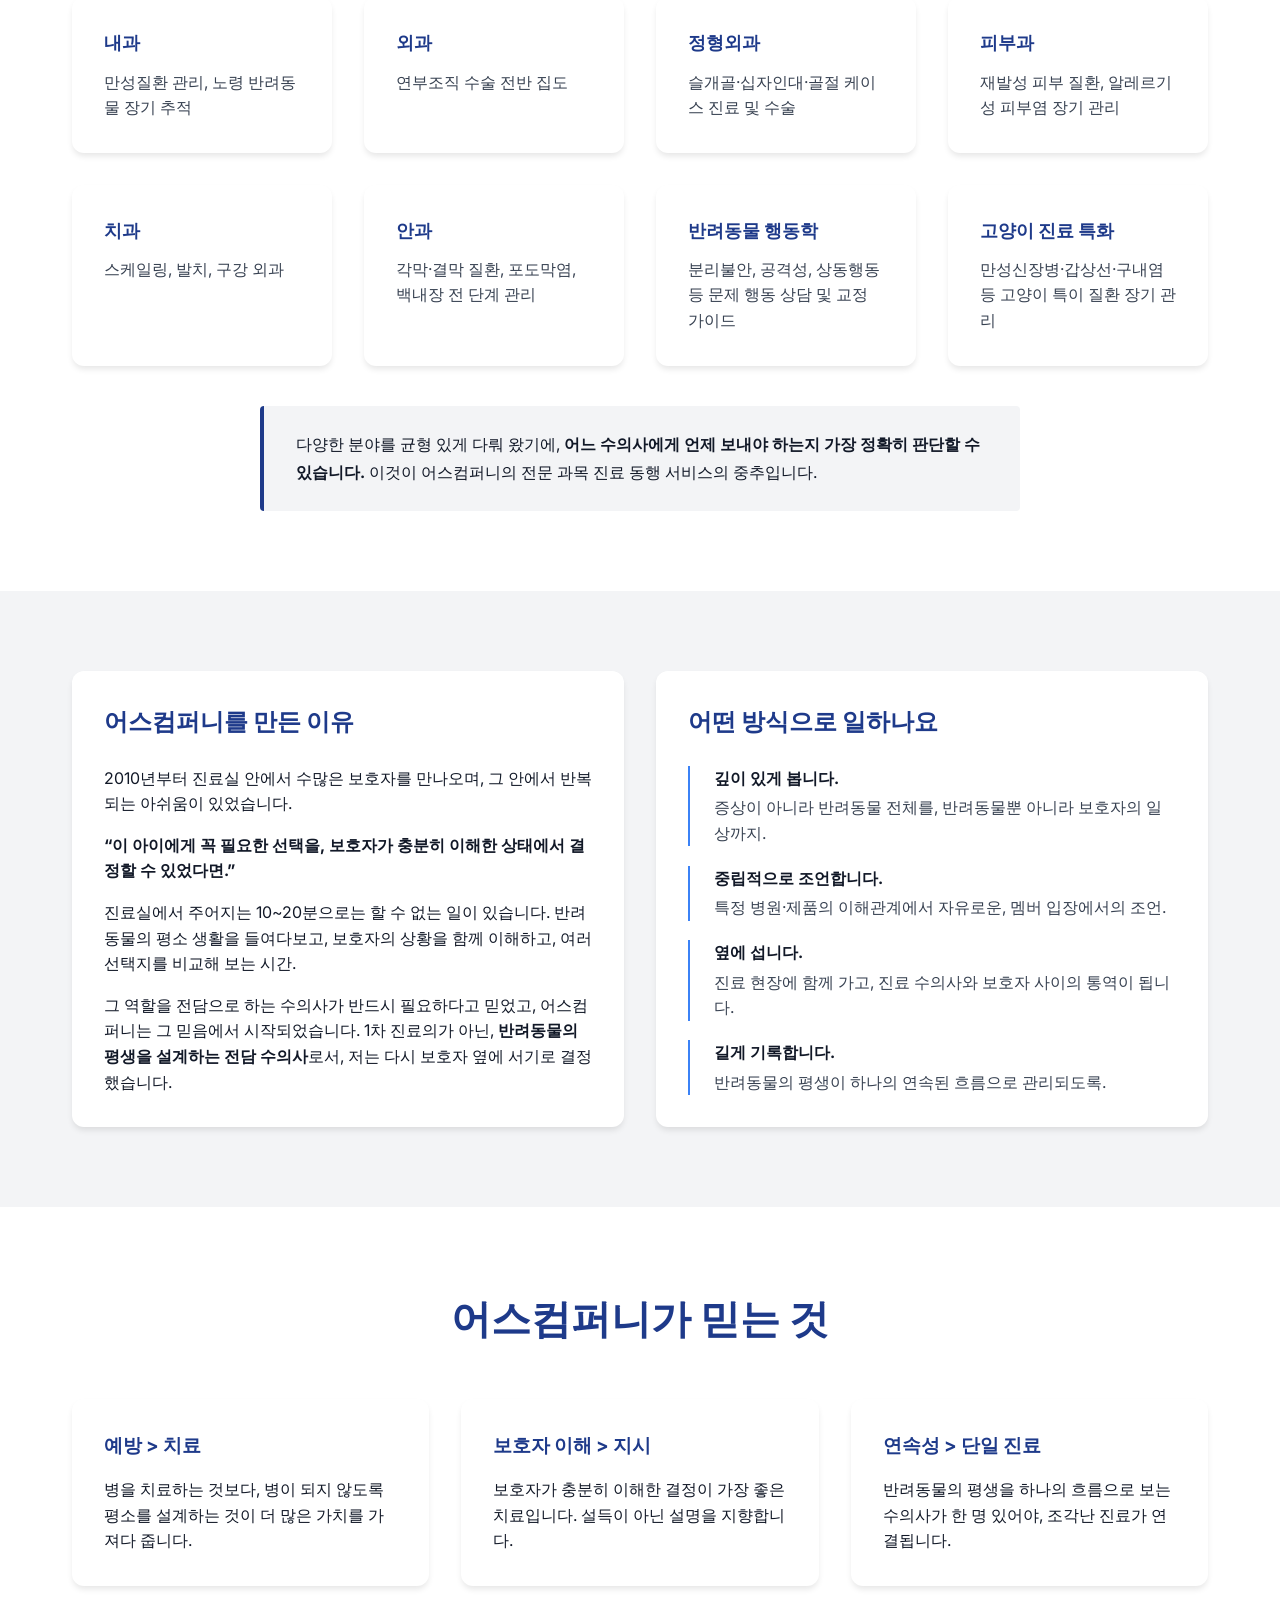
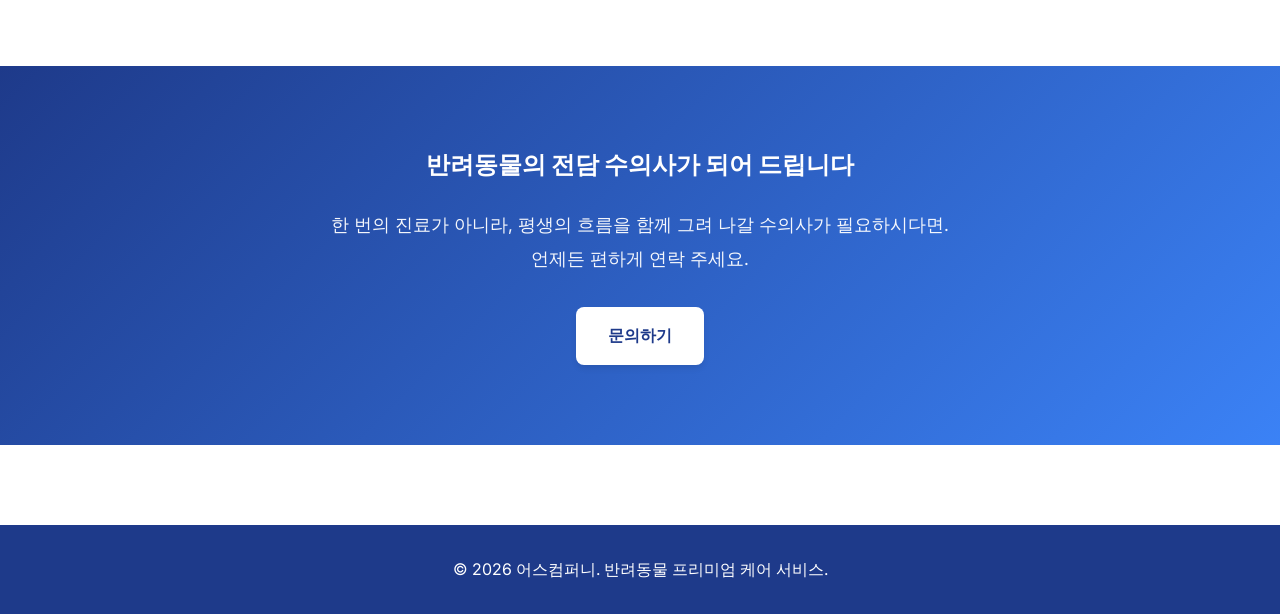
==== commit 0a2e6ab2: "copy: 멤버십 영문 표기 전환 및 결제 안내 문구 보완 - 전 페이지 네비게이션 '멤버십' → 'Membership' - membership.html 히어로 h1을 'Membe" ====
--- a/about.html
+++ b/about.html
@@ -15,7 +15,7 @@
             <ul class="nav-links">
                 <li><a href="index.html">Home</a></li>
                 <li><a href="services.html">서비스</a></li>
-                <li><a href="membership.html">멤버십</a></li>
+                <li><a href="membership.html">Membership</a></li>
                 <li><a href="about.html">대표소개</a></li>
                 <li><a href="contact.html">문의</a></li>
             </ul>
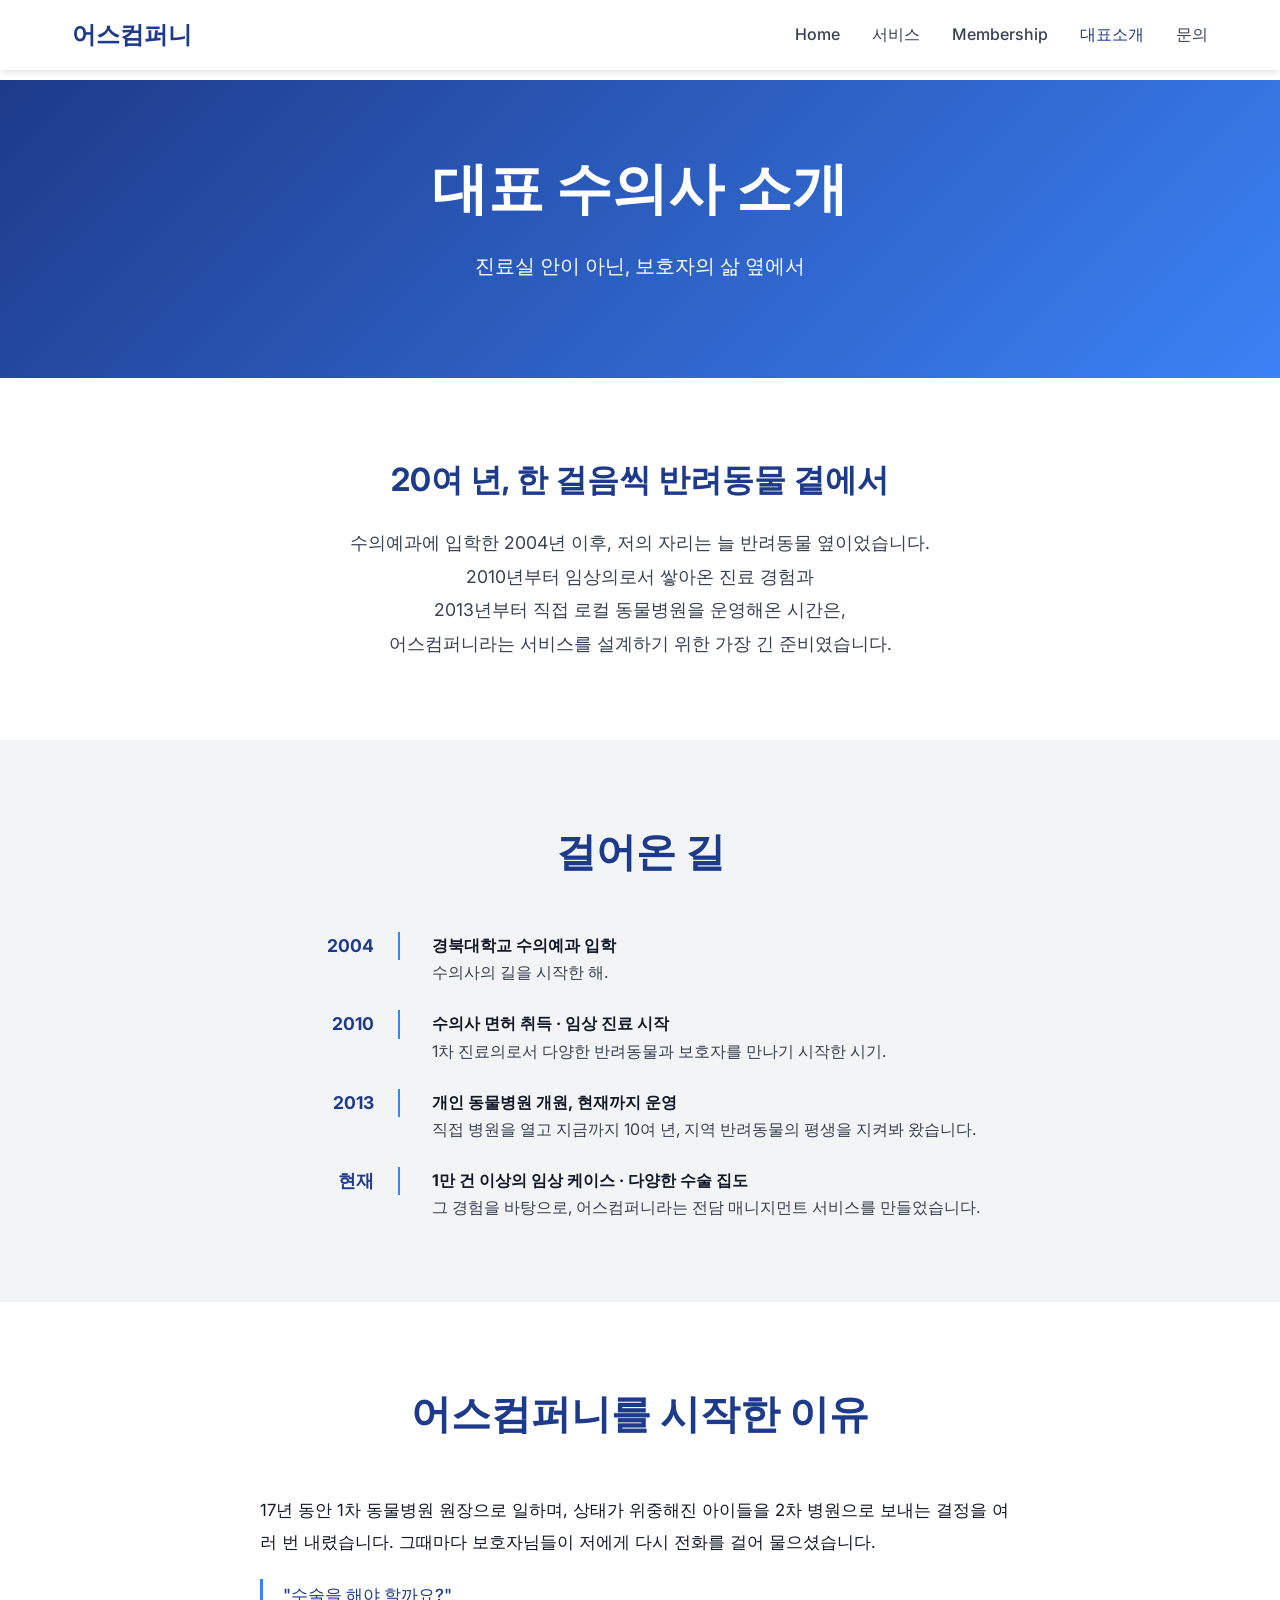
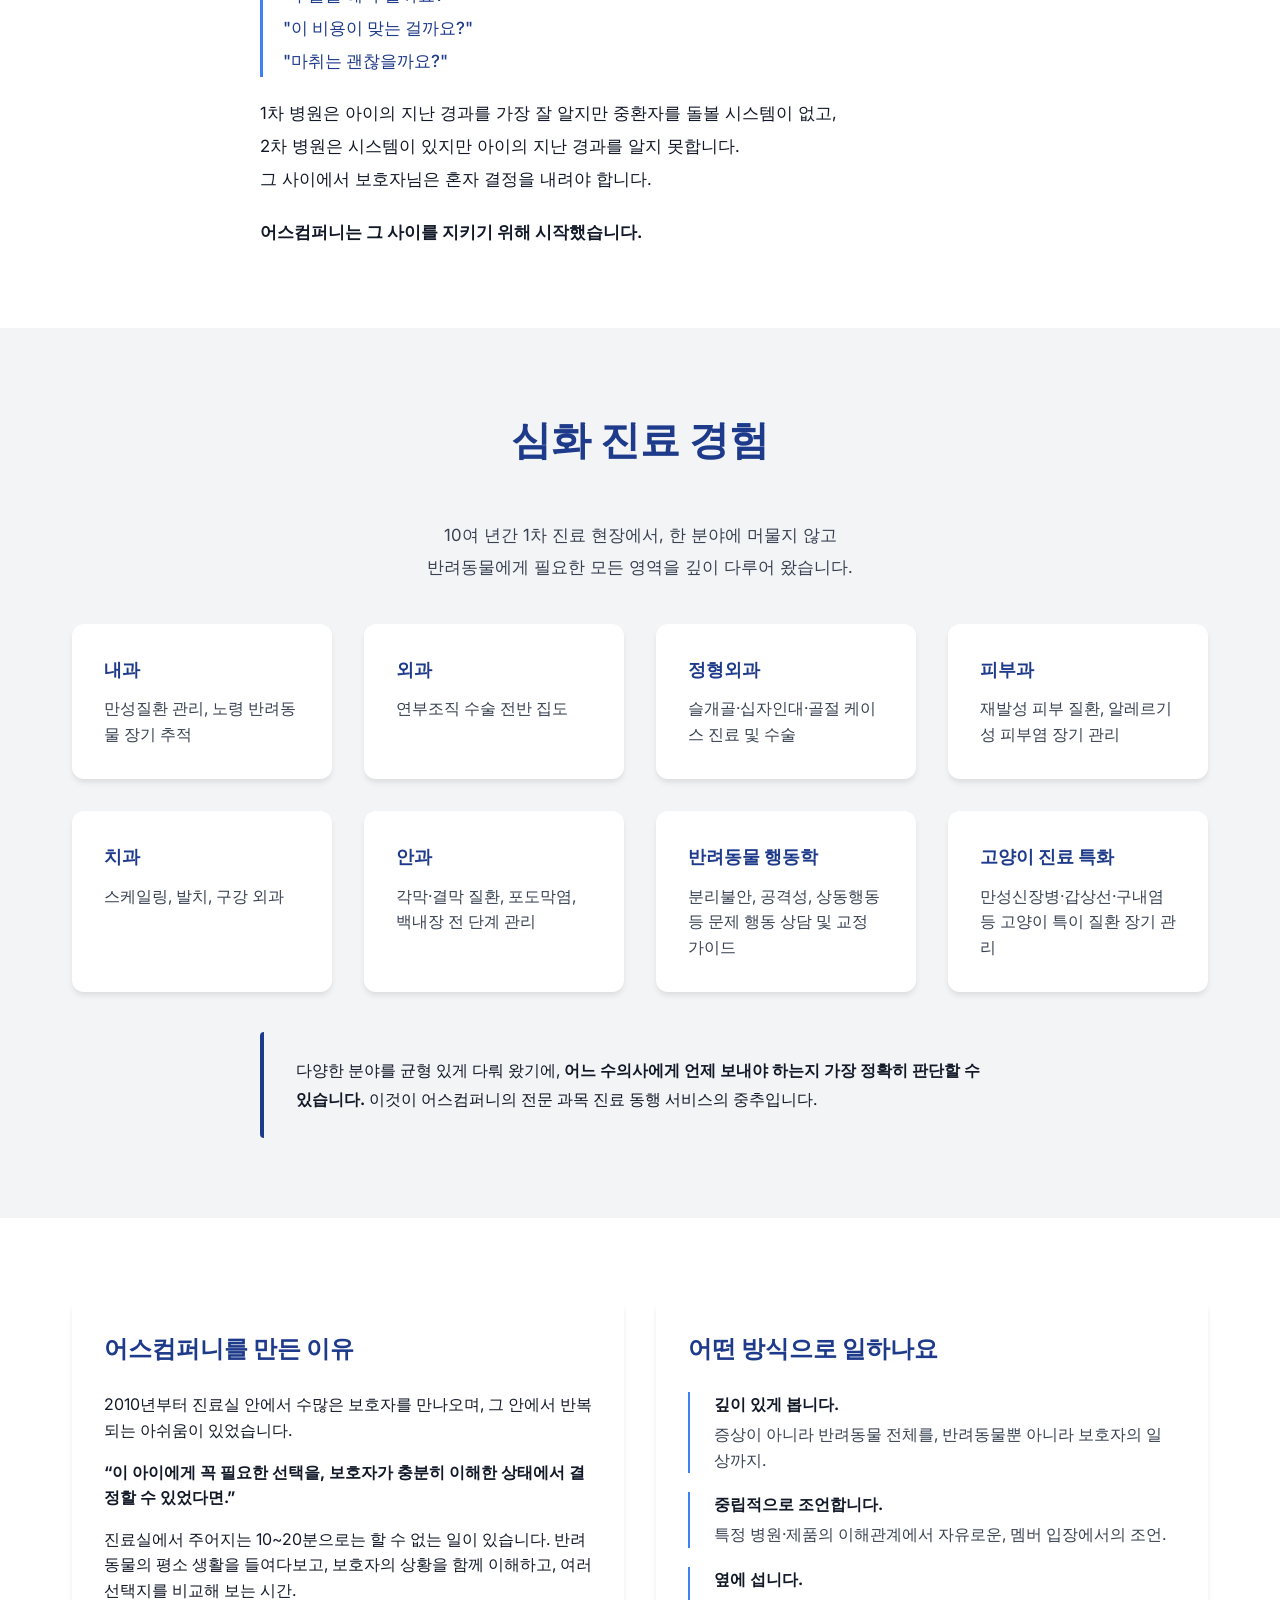
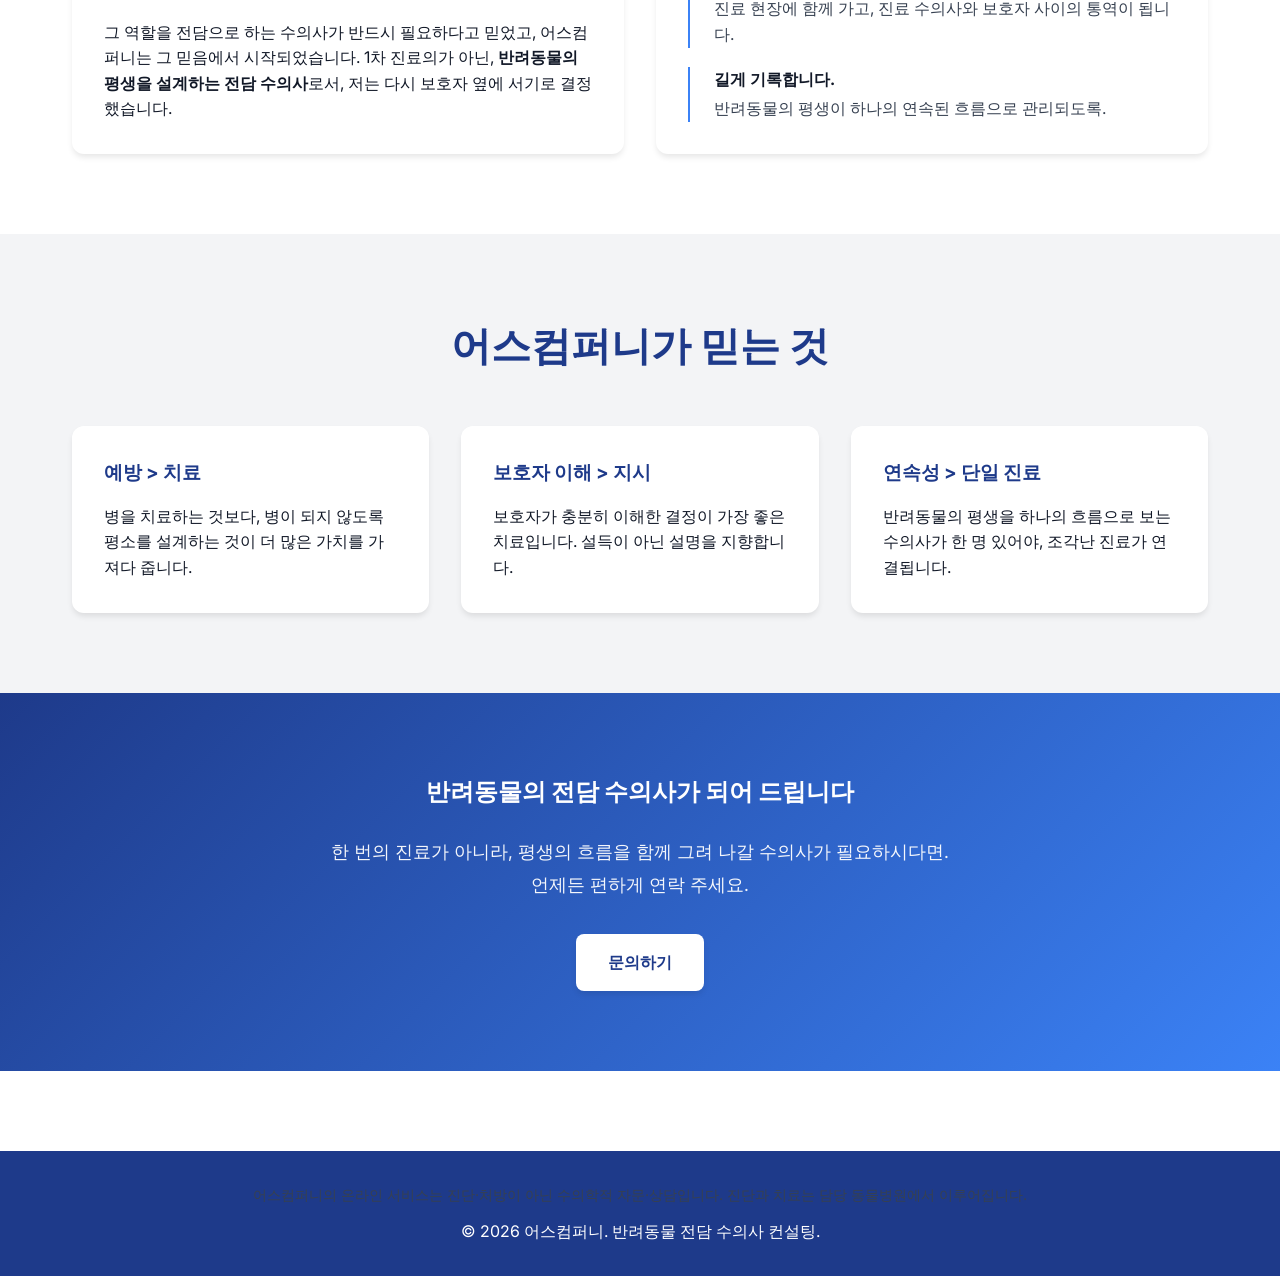
==== commit c5bc25e9: "feat: 포지셔닝 재정립 — 만성질환·노령기 전담 수의사 컨설팅으로 전환 핵심 변경: - 포지셔닝을 '예방 중심 매니지먼트' → '1차·2차 병원 사이 보호자 옆 수의사'로 재정" ====
--- a/about.html
+++ b/about.html
@@ -84,6 +84,21 @@
 
         <section class="section">
             <div class="container">
+                <div style="max-width: 760px; margin: 0 auto;">
+                    <h2 class="section-title">어스컴퍼니를 시작한 이유</h2>
+                    <div style="color: var(--gray-900); font-size: 1.05rem; line-height: 1.95;">
+                        <p style="margin-bottom: 1.25rem;">17년 동안 1차 동물병원 원장으로 일하며, 상태가 위중해진 아이들을 2차 병원으로 보내는 결정을 여러 번 내렸습니다. 그때마다 보호자님들이 저에게 다시 전화를 걸어 물으셨습니다.</p>
+                        <p style="margin-bottom: 1.25rem; padding-left: 1.25rem; border-left: 3px solid var(--light-blue); color: var(--deep-blue); font-weight: 500;">"수술을 해야 할까요?"<br>"이 비용이 맞는 걸까요?"<br>"마취는 괜찮을까요?"</p>
+                        <p style="margin-bottom: 1.25rem;">1차 병원은 아이의 지난 경과를 가장 잘 알지만 중환자를 돌볼 시스템이 없고,<br>2차 병원은 시스템이 있지만 아이의 지난 경과를 알지 못합니다.<br>그 사이에서 보호자님은 혼자 결정을 내려야 합니다.</p>
+                        <p><strong>어스컴퍼니는 그 사이를 지키기 위해 시작했습니다.</strong></p>
+                        <!-- TODO: 창업 계기가 된 실제 경험(예: 만성신부전 말티즈 사례)을 운영자가 확인 후 1인칭으로 추가 -->
+                    </div>
+                </div>
+            </div>
+        </section>
+
+        <section class="section" style="background-color: var(--gray-100);">
+            <div class="container">
                 <h2 class="section-title">심화 진료 경험</h2>
                 <div style="max-width: 820px; margin: 0 auto 2.5rem; text-align: center; color: var(--gray-700); font-size: 1.05rem; line-height: 1.9;">
                     10여 년간 1차 진료 현장에서, 한 분야에 머물지 않고<br>
@@ -132,7 +147,7 @@
             </div>
         </section>
 
-        <section class="section" style="background-color: var(--gray-100);">
+        <section class="section">
             <div class="container">
                 <div class="grid grid-2" style="align-items: start;">
                     <div class="card">
@@ -167,7 +182,7 @@
             </div>
         </section>
 
-        <section class="section">
+        <section class="section" style="background-color: var(--gray-100);">
             <div class="container">
                 <h2 class="section-title">어스컴퍼니가 믿는 것</h2>
                 <div class="grid grid-3">
@@ -203,7 +218,8 @@
 
     <footer>
         <div class="container">
-            <p>&copy; 2026 어스컴퍼니. 반려동물 프리미엄 케어 서비스.</p>
+            <p style="font-size: 0.9rem; color: var(--gray-700); margin-bottom: 0.75rem;">어스컴퍼니의 온라인 서비스는 진단·처방이 아닌 수의학적 자문·상담입니다. 진단과 치료는 담당 동물병원에서 이루어집니다.</p>
+            <p>&copy; 2026 어스컴퍼니. 반려동물 전담 수의사 컨설팅.</p>
         </div>
     </footer>
 
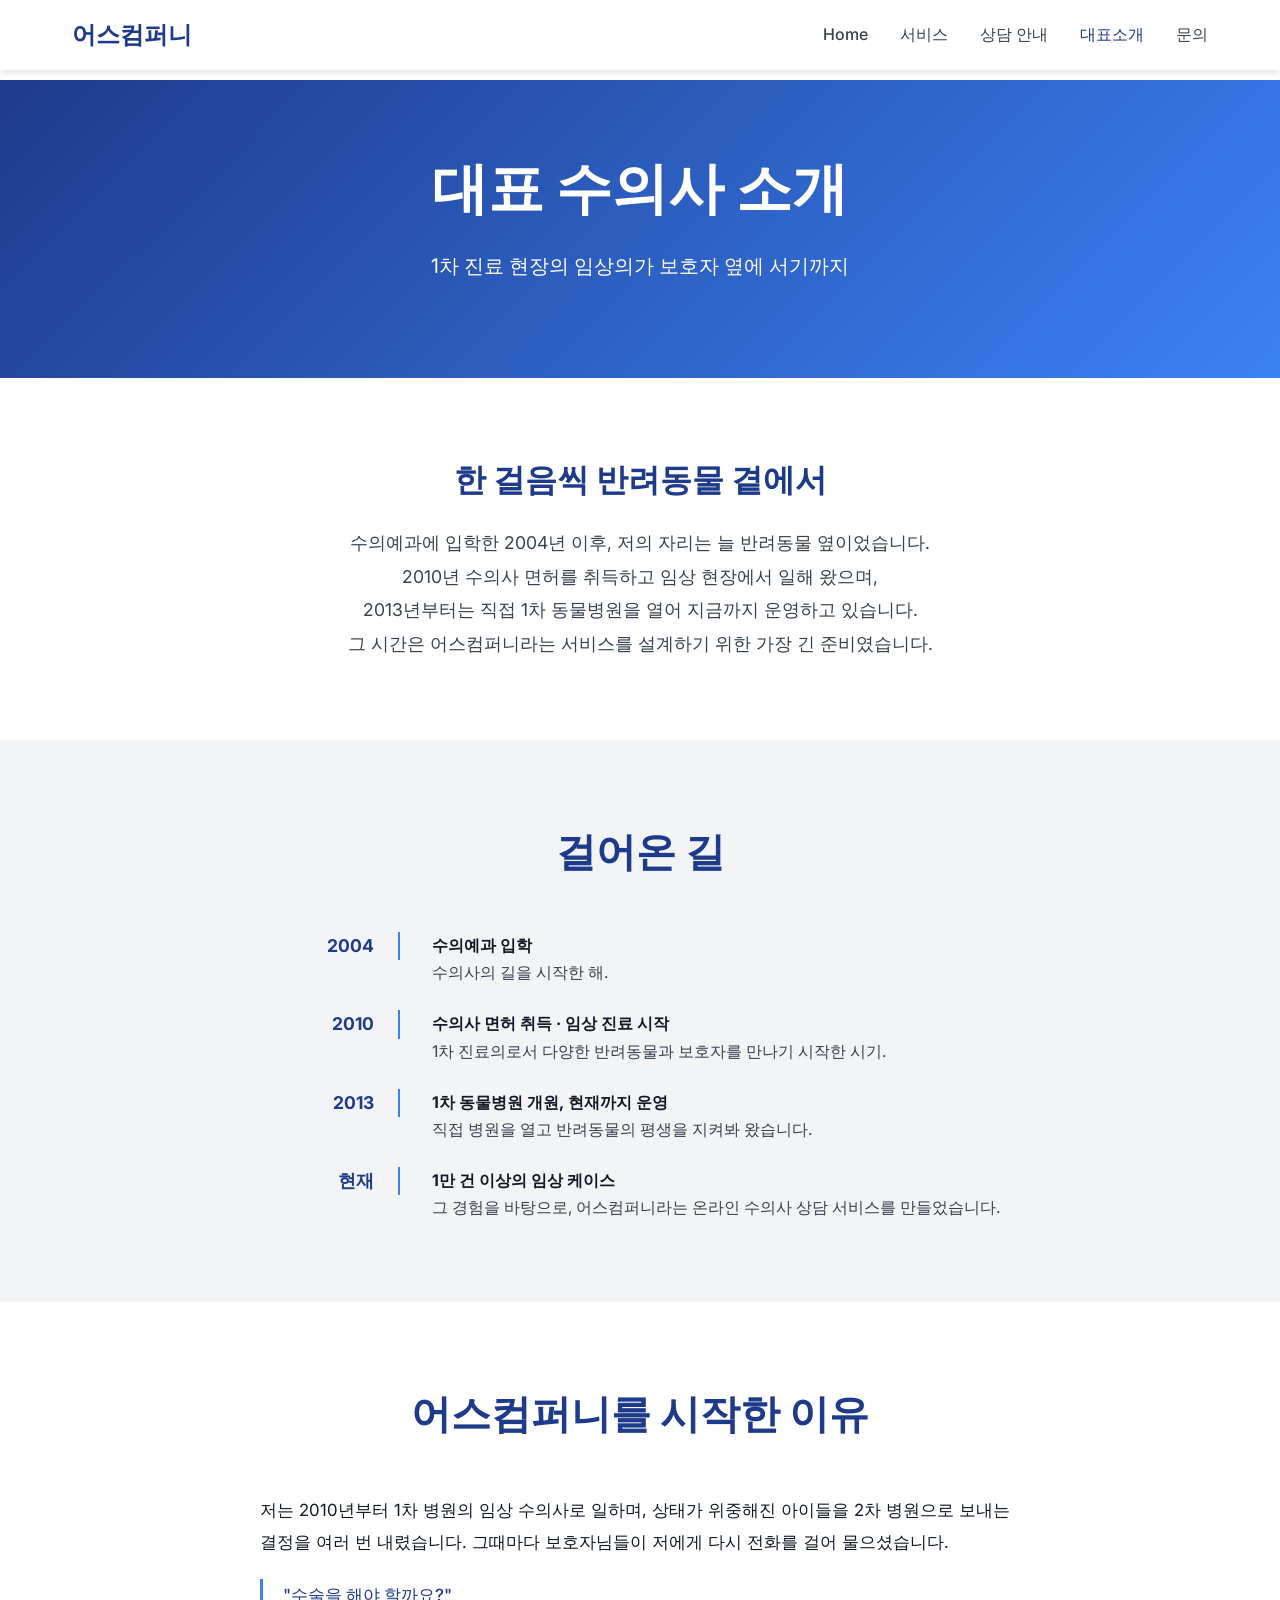
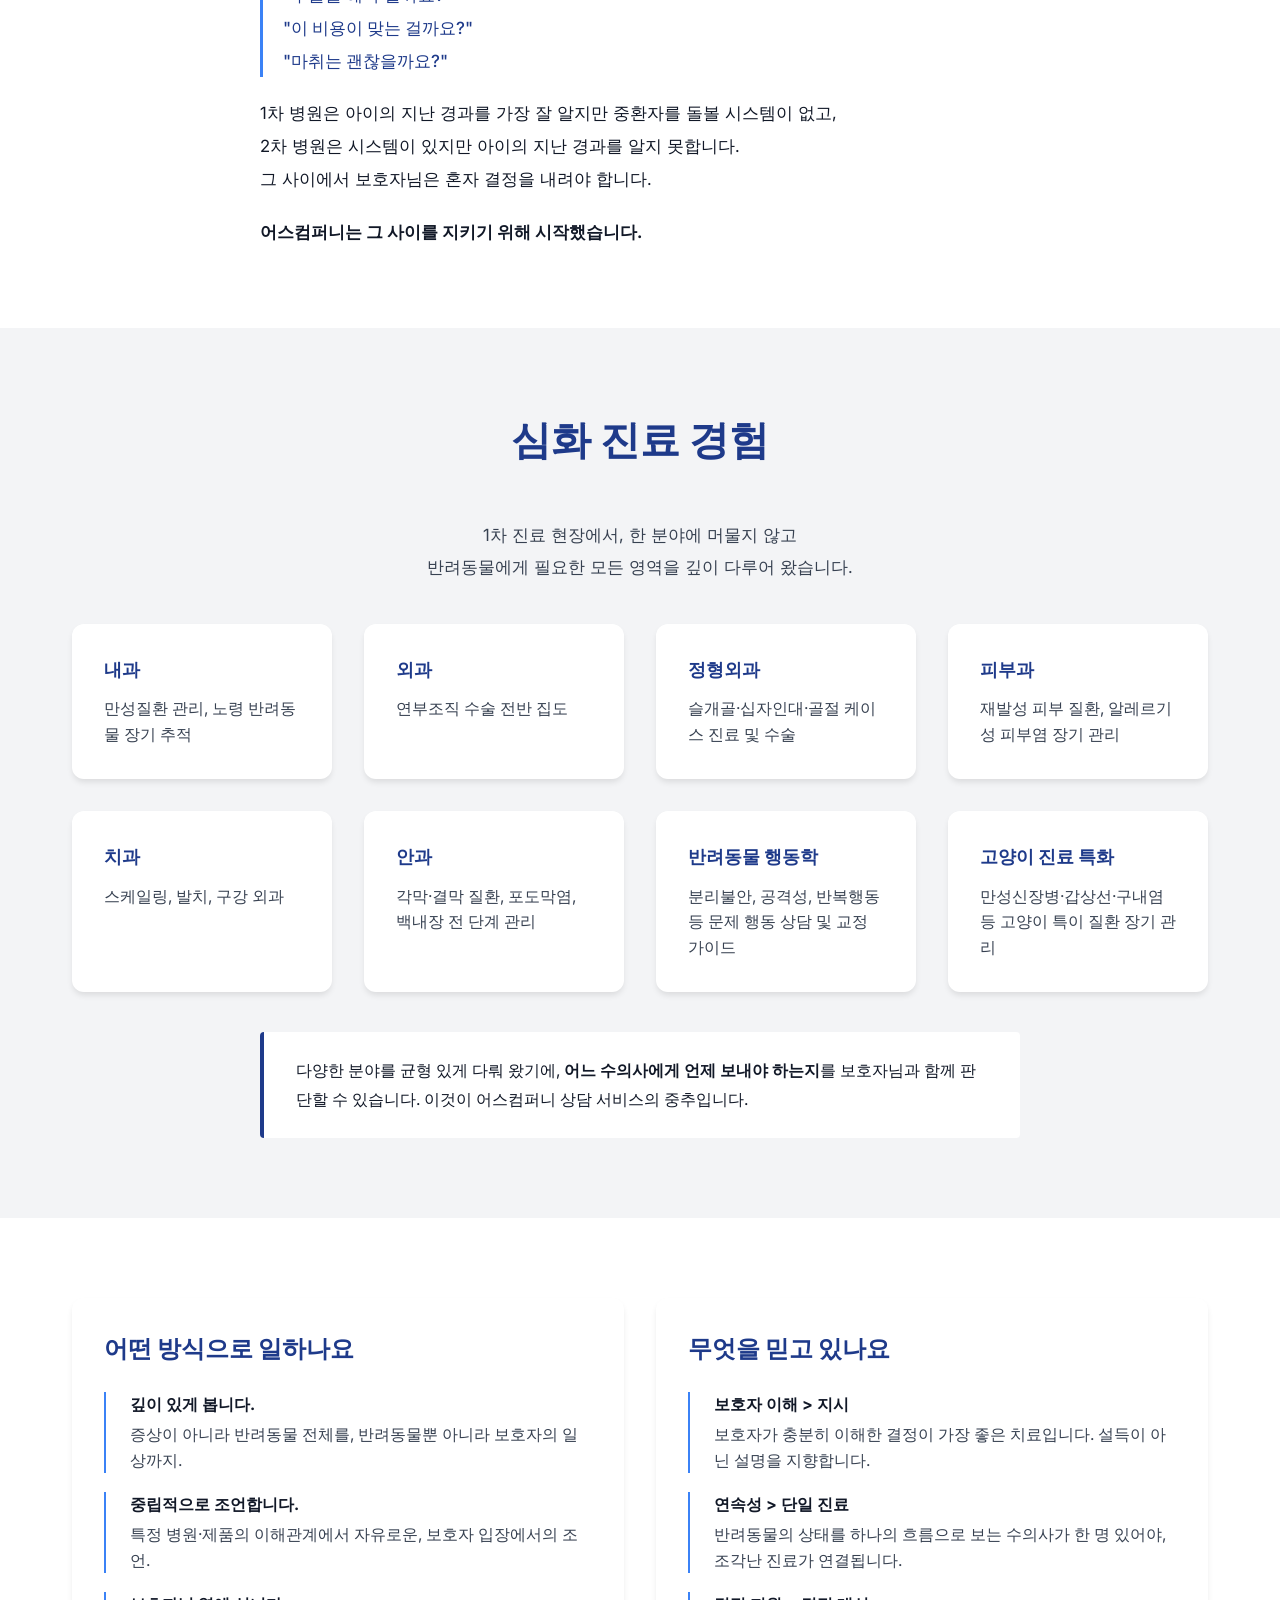
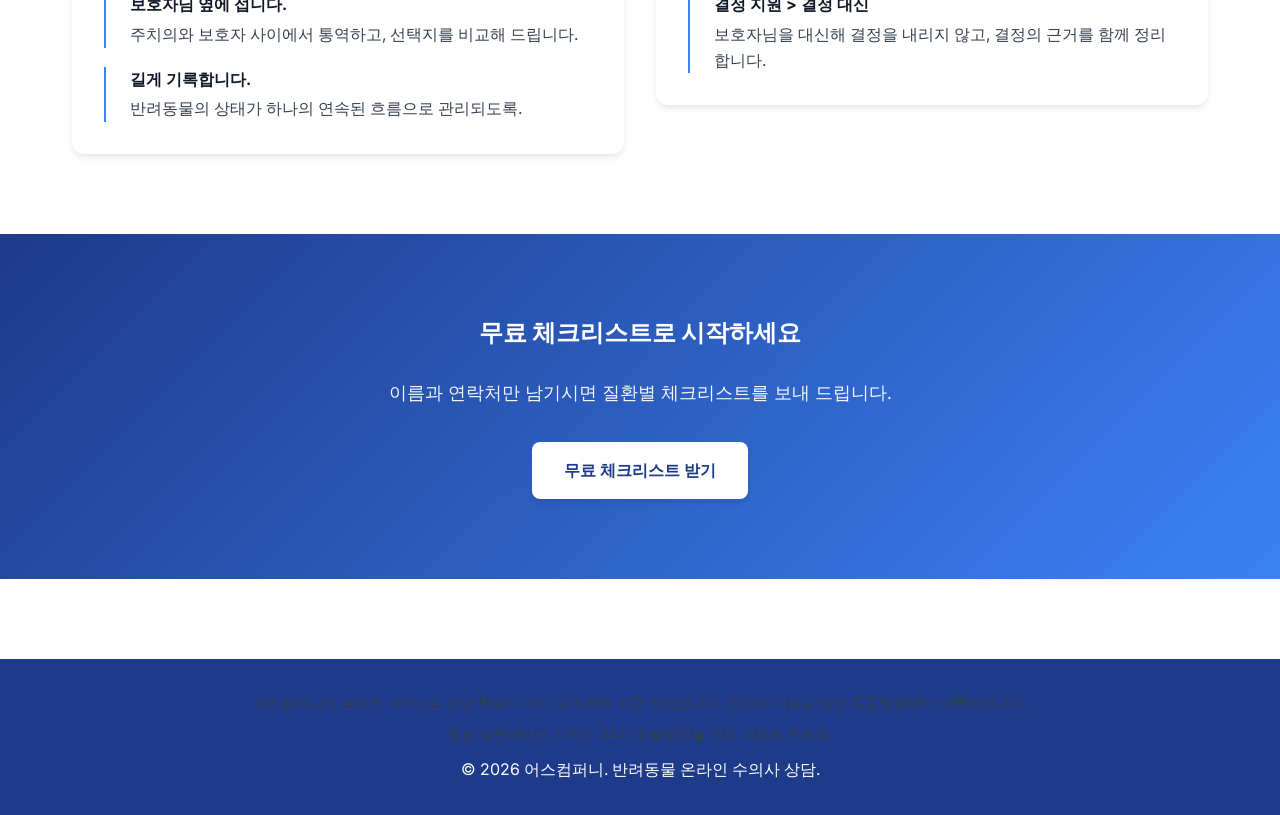
==== commit c1ab197f: "feat: 퍼널 재설계 — 무료 체크리스트 → 무료 라이브(전자책) → 1건 상담 사이트 구조: - 멤버십/구독 개념 전면 제거 (Earth Care Online/Plus, 가입 " ====
--- a/about.html
+++ b/about.html
@@ -4,7 +4,7 @@
     <meta charset="UTF-8">
     <meta name="viewport" content="width=device-width, initial-scale=1.0">
     <title>대표소개 - 어스컴퍼니</title>
-    <meta name="description" content="어스컴퍼니 대표 수의사 소개. 반려동물의 평생을 설계하는 전담 매니저가 되기까지.">
+    <meta name="description" content="어스컴퍼니 대표 수의사 소개. 1차 동물병원 원장의 경험을 바탕으로 1차와 2차 사이의 보호자를 돕기 위해 시작한 온라인 상담 서비스.">
     <link rel="stylesheet" href="css/style.css">
     <link rel="icon" href="data:image/svg+xml,<svg xmlns='http://www.w3.org/2000/svg' viewBox='0 0 100 100'><rect width='100' height='100' fill='%231e3a8a'/><text x='50' y='68' font-size='56' font-family='Inter,sans-serif' font-weight='700' fill='white' text-anchor='middle'>E</text></svg>">
 </head>
@@ -15,7 +15,7 @@
             <ul class="nav-links">
                 <li><a href="index.html">Home</a></li>
                 <li><a href="services.html">서비스</a></li>
-                <li><a href="membership.html">Membership</a></li>
+                <li><a href="membership.html">상담 안내</a></li>
                 <li><a href="about.html">대표소개</a></li>
                 <li><a href="contact.html">문의</a></li>
             </ul>
@@ -31,19 +31,19 @@
         <section class="hero" style="padding: 4rem 2rem; min-height: auto;">
             <div class="hero-content">
                 <h1>대표 수의사 소개</h1>
-                <p>진료실 안이 아닌, 보호자의 삶 옆에서</p>
+                <p>1차 진료 현장의 임상의가 보호자 옆에 서기까지</p>
             </div>
         </section>
 
         <section class="section">
             <div class="container">
                 <div style="max-width: 820px; margin: 0 auto; text-align: center;">
-                    <h2 style="color: var(--deep-blue); margin-bottom: 1.5rem; font-size: 2rem; line-height: 1.4;">20여 년, 한 걸음씩 반려동물 곁에서</h2>
+                    <h2 style="color: var(--deep-blue); margin-bottom: 1.5rem; font-size: 2rem; line-height: 1.4;">한 걸음씩 반려동물 곁에서</h2>
                     <p style="color: var(--gray-700); font-size: 1.1rem; line-height: 1.9;">
                         수의예과에 입학한 2004년 이후, 저의 자리는 늘 반려동물 옆이었습니다.<br>
-                        2010년부터 임상의로서 쌓아온 진료 경험과<br>
-                        2013년부터 직접 로컬 동물병원을 운영해온 시간은,<br>
-                        어스컴퍼니라는 서비스를 설계하기 위한 가장 긴 준비였습니다.
+                        2010년 수의사 면허를 취득하고 임상 현장에서 일해 왔으며,<br>
+                        2013년부터는 직접 1차 동물병원을 열어 지금까지 운영하고 있습니다.<br>
+                        그 시간은 어스컴퍼니라는 서비스를 설계하기 위한 가장 긴 준비였습니다.
                     </p>
                 </div>
             </div>
@@ -56,7 +56,7 @@
                     <div style="display: grid; grid-template-columns: 140px 1fr; gap: 1.5rem 2rem; align-items: start;">
                         <div style="color: var(--deep-blue); font-weight: 700; font-size: 1.1rem; border-right: 2px solid var(--light-blue); padding-right: 1.5rem; text-align: right;">2004</div>
                         <div style="color: var(--gray-900); line-height: 1.7;">
-                            <strong>경북대학교 수의예과 입학</strong><br>
+                            <strong>수의예과 입학</strong><br>
                             <span style="color: var(--gray-700);">수의사의 길을 시작한 해.</span>
                         </div>
 
@@ -68,14 +68,14 @@
 
                         <div style="color: var(--deep-blue); font-weight: 700; font-size: 1.1rem; border-right: 2px solid var(--light-blue); padding-right: 1.5rem; text-align: right;">2013</div>
                         <div style="color: var(--gray-900); line-height: 1.7;">
-                            <strong>개인 동물병원 개원, 현재까지 운영</strong><br>
-                            <span style="color: var(--gray-700);">직접 병원을 열고 지금까지 10여 년, 지역 반려동물의 평생을 지켜봐 왔습니다.</span>
+                            <strong>1차 동물병원 개원, 현재까지 운영</strong><br>
+                            <span style="color: var(--gray-700);">직접 병원을 열고 반려동물의 평생을 지켜봐 왔습니다.</span>
                         </div>
 
                         <div style="color: var(--deep-blue); font-weight: 700; font-size: 1.1rem; border-right: 2px solid var(--light-blue); padding-right: 1.5rem; text-align: right;">현재</div>
                         <div style="color: var(--gray-900); line-height: 1.7;">
-                            <strong>1만 건 이상의 임상 케이스 · 다양한 수술 집도</strong><br>
-                            <span style="color: var(--gray-700);">그 경험을 바탕으로, 어스컴퍼니라는 전담 매니지먼트 서비스를 만들었습니다.</span>
+                            <strong>1만 건 이상의 임상 케이스</strong><br>
+                            <span style="color: var(--gray-700);">그 경험을 바탕으로, 어스컴퍼니라는 온라인 수의사 상담 서비스를 만들었습니다.</span>
                         </div>
                     </div>
                 </div>
@@ -87,11 +87,10 @@
                 <div style="max-width: 760px; margin: 0 auto;">
                     <h2 class="section-title">어스컴퍼니를 시작한 이유</h2>
                     <div style="color: var(--gray-900); font-size: 1.05rem; line-height: 1.95;">
-                        <p style="margin-bottom: 1.25rem;">17년 동안 1차 동물병원 원장으로 일하며, 상태가 위중해진 아이들을 2차 병원으로 보내는 결정을 여러 번 내렸습니다. 그때마다 보호자님들이 저에게 다시 전화를 걸어 물으셨습니다.</p>
+                        <p style="margin-bottom: 1.25rem;">저는 2010년부터 1차 병원의 임상 수의사로 일하며, 상태가 위중해진 아이들을 2차 병원으로 보내는 결정을 여러 번 내렸습니다. 그때마다 보호자님들이 저에게 다시 전화를 걸어 물으셨습니다.</p>
                         <p style="margin-bottom: 1.25rem; padding-left: 1.25rem; border-left: 3px solid var(--light-blue); color: var(--deep-blue); font-weight: 500;">"수술을 해야 할까요?"<br>"이 비용이 맞는 걸까요?"<br>"마취는 괜찮을까요?"</p>
                         <p style="margin-bottom: 1.25rem;">1차 병원은 아이의 지난 경과를 가장 잘 알지만 중환자를 돌볼 시스템이 없고,<br>2차 병원은 시스템이 있지만 아이의 지난 경과를 알지 못합니다.<br>그 사이에서 보호자님은 혼자 결정을 내려야 합니다.</p>
                         <p><strong>어스컴퍼니는 그 사이를 지키기 위해 시작했습니다.</strong></p>
-                        <!-- TODO: 창업 계기가 된 실제 경험(예: 만성신부전 말티즈 사례)을 운영자가 확인 후 1인칭으로 추가 -->
                     </div>
                 </div>
             </div>
@@ -101,7 +100,7 @@
             <div class="container">
                 <h2 class="section-title">심화 진료 경험</h2>
                 <div style="max-width: 820px; margin: 0 auto 2.5rem; text-align: center; color: var(--gray-700); font-size: 1.05rem; line-height: 1.9;">
-                    10여 년간 1차 진료 현장에서, 한 분야에 머물지 않고<br>
+                    1차 진료 현장에서, 한 분야에 머물지 않고<br>
                     반려동물에게 필요한 모든 영역을 깊이 다루어 왔습니다.
                 </div>
                 <div class="grid grid-3">
@@ -131,17 +130,16 @@
                     </div>
                     <div class="card">
                         <h3 style="color: var(--deep-blue); margin-bottom: 0.75rem; font-size: 1.1rem;">반려동물 행동학</h3>
-                        <p style="color: var(--gray-700);">분리불안, 공격성, 상동행동 등 문제 행동 상담 및 교정 가이드</p>
+                        <p style="color: var(--gray-700);">분리불안, 공격성, 반복행동 등 문제 행동 상담 및 교정 가이드</p>
                     </div>
                     <div class="card">
                         <h3 style="color: var(--deep-blue); margin-bottom: 0.75rem; font-size: 1.1rem;">고양이 진료 특화</h3>
                         <p style="color: var(--gray-700);">만성신장병·갑상선·구내염 등 고양이 특이 질환 장기 관리</p>
                     </div>
                 </div>
-                <div style="max-width: 760px; margin: 2.5rem auto 0; padding: 1.5rem 2rem; background: var(--gray-100); border-left: 4px solid var(--deep-blue); border-radius: 4px;">
+                <div style="max-width: 760px; margin: 2.5rem auto 0; padding: 1.5rem 2rem; background: var(--white); border-left: 4px solid var(--deep-blue); border-radius: 4px;">
                     <p style="color: var(--gray-900); line-height: 1.8;">
-                        다양한 분야를 균형 있게 다뤄 왔기에, <strong>어느 수의사에게 언제 보내야 하는지 가장 정확히 판단할 수 있습니다.</strong>
-                        이것이 어스컴퍼니의 전문 과목 진료 동행 서비스의 중추입니다.
+                        다양한 분야를 균형 있게 다뤄 왔기에, <strong>어느 수의사에게 언제 보내야 하는지</strong>를 보호자님과 함께 판단할 수 있습니다. 이것이 어스컴퍼니 상담 서비스의 중추입니다.
                     </p>
                 </div>
             </div>
@@ -150,13 +148,6 @@
         <section class="section">
             <div class="container">
                 <div class="grid grid-2" style="align-items: start;">
-                    <div class="card">
-                        <h2 style="color: var(--deep-blue); margin-bottom: 1.5rem;">어스컴퍼니를 만든 이유</h2>
-                        <p style="margin-bottom: 1rem;">2010년부터 진료실 안에서 수많은 보호자를 만나오며, 그 안에서 반복되는 아쉬움이 있었습니다.</p>
-                        <p style="margin-bottom: 1rem;"><strong>“이 아이에게 꼭 필요한 선택을, 보호자가 충분히 이해한 상태에서 결정할 수 있었다면.”</strong></p>
-                        <p style="margin-bottom: 1rem;">진료실에서 주어지는 10~20분으로는 할 수 없는 일이 있습니다. 반려동물의 평소 생활을 들여다보고, 보호자의 상황을 함께 이해하고, 여러 선택지를 비교해 보는 시간.</p>
-                        <p>그 역할을 전담으로 하는 수의사가 반드시 필요하다고 믿었고, 어스컴퍼니는 그 믿음에서 시작되었습니다. 1차 진료의가 아닌, <strong>반려동물의 평생을 설계하는 전담 수의사</strong>로서, 저는 다시 보호자 옆에 서기로 결정했습니다.</p>
-                    </div>
                     <div class="card">
                         <h2 style="color: var(--deep-blue); margin-bottom: 1.5rem;">어떤 방식으로 일하나요</h2>
                         <ul style="list-style: none; padding: 0;">
@@ -166,37 +157,34 @@
                             </li>
                             <li style="margin-bottom: 1.2rem; padding-left: 1rem; border-left: 2px solid var(--light-blue);">
                                 <strong style="padding-left: 0.5rem;">중립적으로 조언합니다.</strong><br>
-                                <span style="color: var(--gray-700); padding-left: 0.5rem; display: inline-block; margin-top: 0.25rem;">특정 병원·제품의 이해관계에서 자유로운, 멤버 입장에서의 조언.</span>
-                            </li>
-                            <li style="margin-bottom: 1.2rem; padding-left: 1rem; border-left: 2px solid var(--light-blue);">
-                                <strong style="padding-left: 0.5rem;">옆에 섭니다.</strong><br>
-                                <span style="color: var(--gray-700); padding-left: 0.5rem; display: inline-block; margin-top: 0.25rem;">진료 현장에 함께 가고, 진료 수의사와 보호자 사이의 통역이 됩니다.</span>
+                                <span style="color: var(--gray-700); padding-left: 0.5rem; display: inline-block; margin-top: 0.25rem;">특정 병원·제품의 이해관계에서 자유로운, 보호자 입장에서의 조언.</span>
+                            </li>
+                            <li style="margin-bottom: 1.2rem; padding-left: 1rem; border-left: 2px solid var(--light-blue);">
+                                <strong style="padding-left: 0.5rem;">보호자님 옆에 섭니다.</strong><br>
+                                <span style="color: var(--gray-700); padding-left: 0.5rem; display: inline-block; margin-top: 0.25rem;">주치의와 보호자 사이에서 통역하고, 선택지를 비교해 드립니다.</span>
                             </li>
                             <li style="margin-bottom: 0; padding-left: 1rem; border-left: 2px solid var(--light-blue);">
                                 <strong style="padding-left: 0.5rem;">길게 기록합니다.</strong><br>
-                                <span style="color: var(--gray-700); padding-left: 0.5rem; display: inline-block; margin-top: 0.25rem;">반려동물의 평생이 하나의 연속된 흐름으로 관리되도록.</span>
+                                <span style="color: var(--gray-700); padding-left: 0.5rem; display: inline-block; margin-top: 0.25rem;">반려동물의 상태가 하나의 연속된 흐름으로 관리되도록.</span>
                             </li>
                         </ul>
                     </div>
-                </div>
-            </div>
-        </section>
-
-        <section class="section" style="background-color: var(--gray-100);">
-            <div class="container">
-                <h2 class="section-title">어스컴퍼니가 믿는 것</h2>
-                <div class="grid grid-3">
-                    <div class="card">
-                        <h3 style="color: var(--deep-blue); margin-bottom: 1rem;">예방 &gt; 치료</h3>
-                        <p>병을 치료하는 것보다, 병이 되지 않도록 평소를 설계하는 것이 더 많은 가치를 가져다 줍니다.</p>
-                    </div>
-                    <div class="card">
-                        <h3 style="color: var(--deep-blue); margin-bottom: 1rem;">보호자 이해 &gt; 지시</h3>
-                        <p>보호자가 충분히 이해한 결정이 가장 좋은 치료입니다. 설득이 아닌 설명을 지향합니다.</p>
-                    </div>
-                    <div class="card">
-                        <h3 style="color: var(--deep-blue); margin-bottom: 1rem;">연속성 &gt; 단일 진료</h3>
-                        <p>반려동물의 평생을 하나의 흐름으로 보는 수의사가 한 명 있어야, 조각난 진료가 연결됩니다.</p>
+                    <div class="card">
+                        <h2 style="color: var(--deep-blue); margin-bottom: 1.5rem;">무엇을 믿고 있나요</h2>
+                        <ul style="list-style: none; padding: 0;">
+                            <li style="margin-bottom: 1.2rem; padding-left: 1rem; border-left: 2px solid var(--light-blue);">
+                                <strong style="padding-left: 0.5rem;">보호자 이해 &gt; 지시</strong><br>
+                                <span style="color: var(--gray-700); padding-left: 0.5rem; display: inline-block; margin-top: 0.25rem;">보호자가 충분히 이해한 결정이 가장 좋은 치료입니다. 설득이 아닌 설명을 지향합니다.</span>
+                            </li>
+                            <li style="margin-bottom: 1.2rem; padding-left: 1rem; border-left: 2px solid var(--light-blue);">
+                                <strong style="padding-left: 0.5rem;">연속성 &gt; 단일 진료</strong><br>
+                                <span style="color: var(--gray-700); padding-left: 0.5rem; display: inline-block; margin-top: 0.25rem;">반려동물의 상태를 하나의 흐름으로 보는 수의사가 한 명 있어야, 조각난 진료가 연결됩니다.</span>
+                            </li>
+                            <li style="margin-bottom: 0; padding-left: 1rem; border-left: 2px solid var(--light-blue);">
+                                <strong style="padding-left: 0.5rem;">결정 지원 &gt; 결정 대신</strong><br>
+                                <span style="color: var(--gray-700); padding-left: 0.5rem; display: inline-block; margin-top: 0.25rem;">보호자님을 대신해 결정을 내리지 않고, 결정의 근거를 함께 정리합니다.</span>
+                            </li>
+                        </ul>
                     </div>
                 </div>
             </div>
@@ -205,12 +193,11 @@
         <section class="section" style="background: linear-gradient(135deg, var(--deep-blue) 0%, var(--light-blue) 100%); color: white;">
             <div class="container">
                 <div style="text-align: center; max-width: 760px; margin: 0 auto;">
-                    <h2 style="color: white; margin-bottom: 1.5rem;">반려동물의 전담 수의사가 되어 드립니다</h2>
+                    <h2 style="color: white; margin-bottom: 1.5rem;">무료 체크리스트로 시작하세요</h2>
                     <p style="font-size: 1.1rem; margin-bottom: 2rem; opacity: 0.95; line-height: 1.9;">
-                        한 번의 진료가 아니라, 평생의 흐름을 함께 그려 나갈 수의사가 필요하시다면.<br>
-                        언제든 편하게 연락 주세요.
+                        이름과 연락처만 남기시면 질환별 체크리스트를 보내 드립니다.
                     </p>
-                    <a href="contact.html" class="btn" style="background: white; color: var(--deep-blue);">문의하기</a>
+                    <a href="contact.html#checklist" class="btn" style="background: white; color: var(--deep-blue);">무료 체크리스트 받기</a>
                 </div>
             </div>
         </section>
@@ -218,8 +205,9 @@
 
     <footer>
         <div class="container">
-            <p style="font-size: 0.9rem; color: var(--gray-700); margin-bottom: 0.75rem;">어스컴퍼니의 온라인 서비스는 진단·처방이 아닌 수의학적 자문·상담입니다. 진단과 치료는 담당 동물병원에서 이루어집니다.</p>
-            <p>&copy; 2026 어스컴퍼니. 반려동물 전담 수의사 컨설팅.</p>
+            <p style="font-size: 0.9rem; color: var(--gray-700); margin-bottom: 0.5rem;">어스컴퍼니의 온라인 서비스는 진단·처방이 아닌 수의학적 자문·상담입니다. 진단과 치료는 담당 동물병원에서 이루어집니다.</p>
+            <p style="font-size: 0.9rem; color: var(--gray-700); margin-bottom: 0.75rem;">응급 상황에서는 가까운 24시 동물병원을 먼저 이용해 주세요.</p>
+            <p>&copy; 2026 어스컴퍼니. 반려동물 온라인 수의사 상담.</p>
         </div>
     </footer>
 
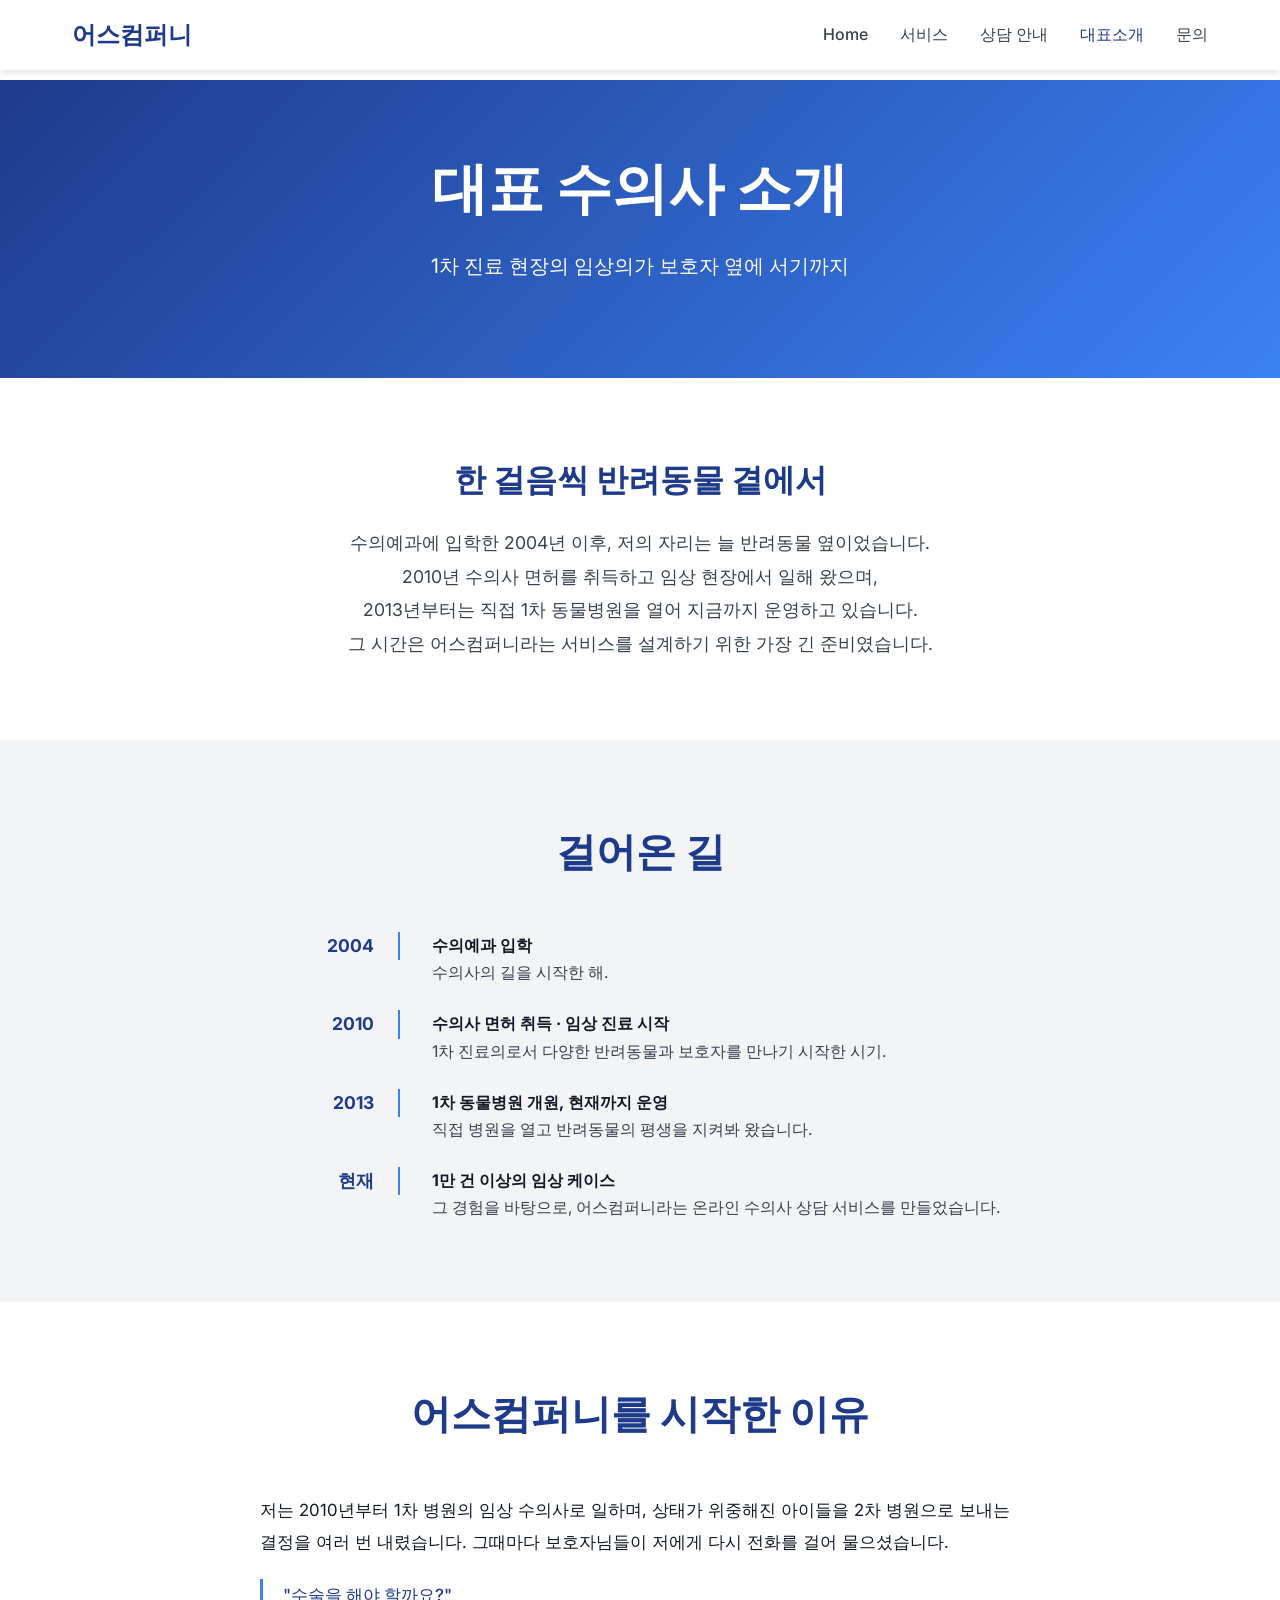
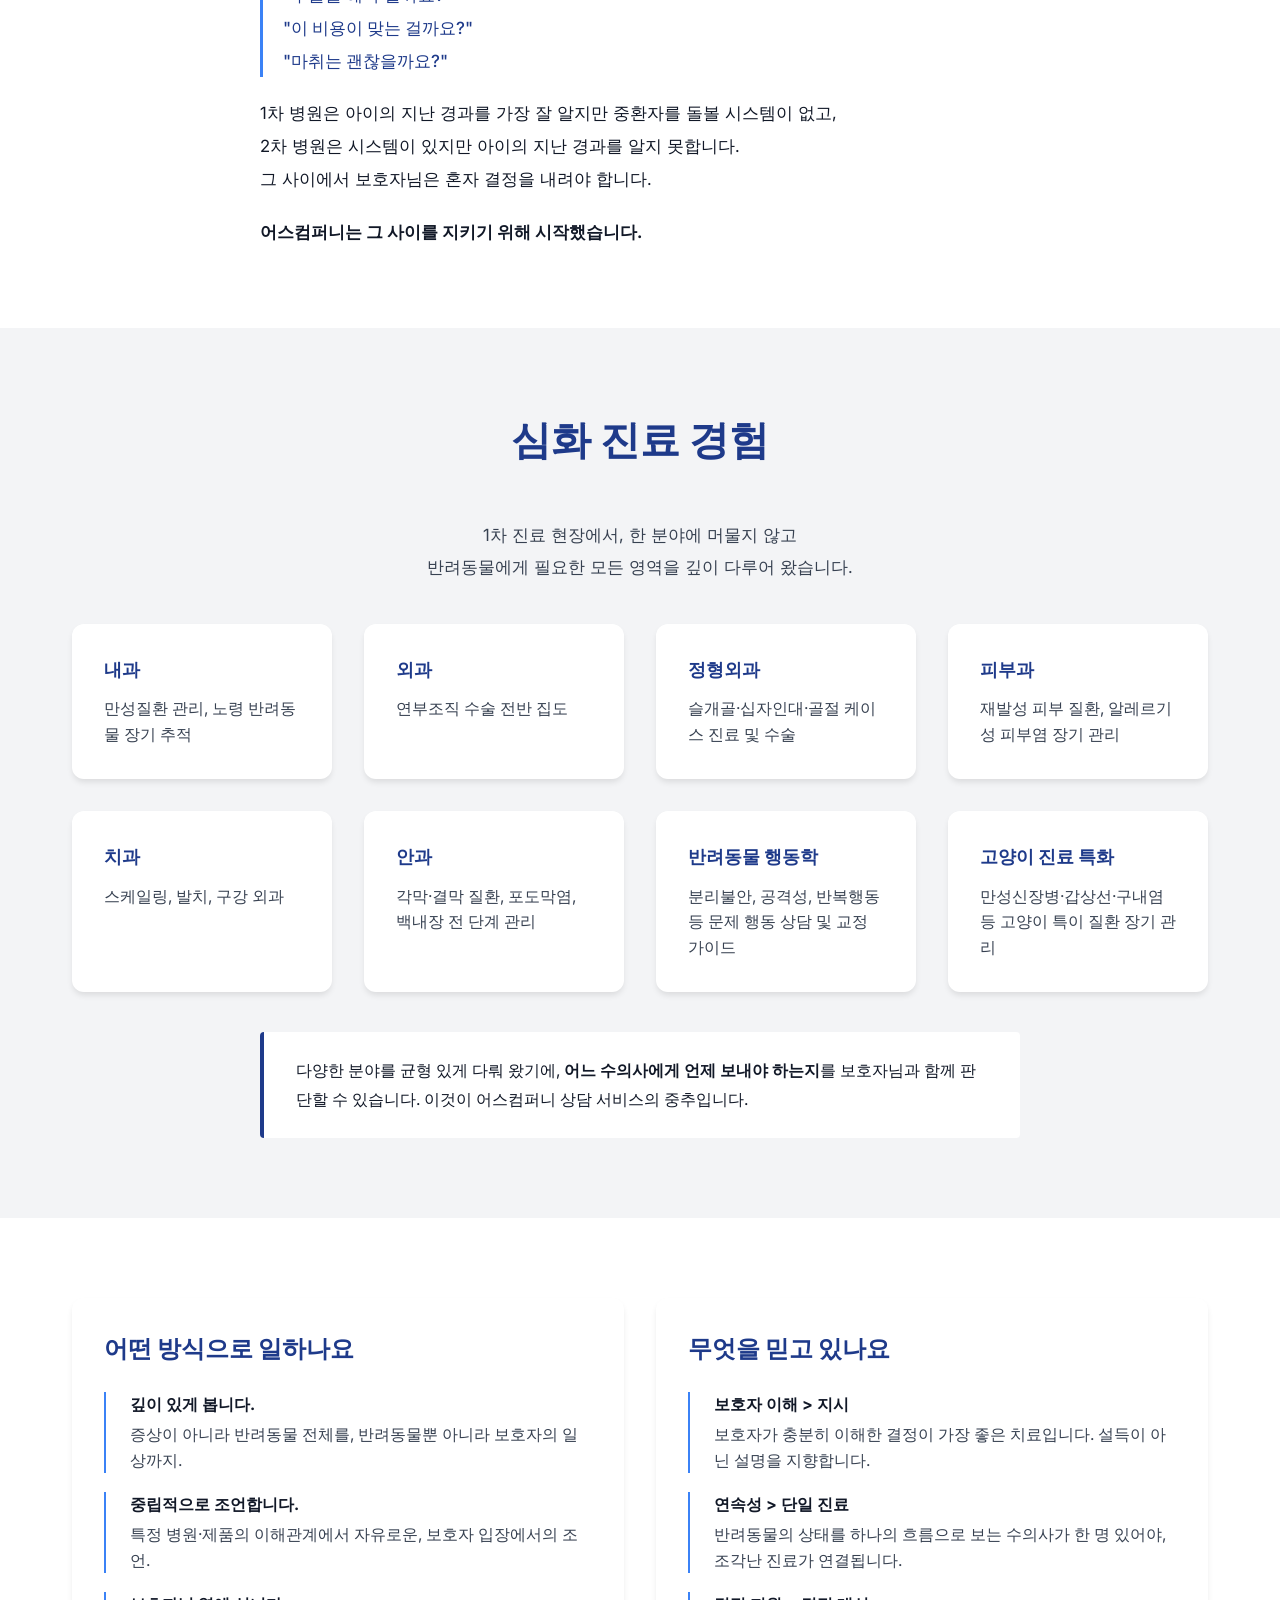
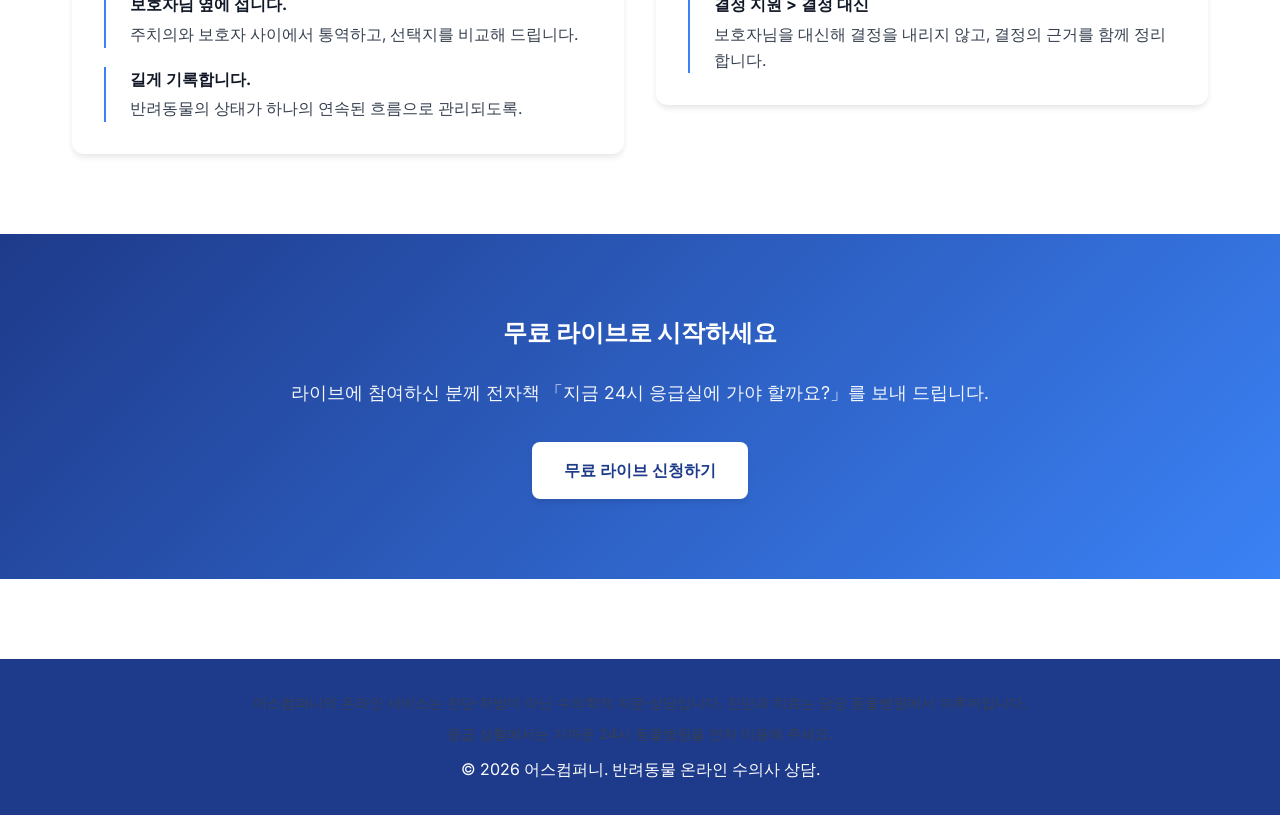
==== commit ae08f162: "feat: 퍼널 재편 — 라이브 사전 신청을 메인 미끼, 전자책은 라이브 참여 리워드 - 체크리스트는 전자책 안에 포함된 요소로 통합 - 라이브 참여를 전자책 수령 조건으로 결합 " ====
--- a/about.html
+++ b/about.html
@@ -193,11 +193,11 @@
         <section class="section" style="background: linear-gradient(135deg, var(--deep-blue) 0%, var(--light-blue) 100%); color: white;">
             <div class="container">
                 <div style="text-align: center; max-width: 760px; margin: 0 auto;">
-                    <h2 style="color: white; margin-bottom: 1.5rem;">무료 체크리스트로 시작하세요</h2>
+                    <h2 style="color: white; margin-bottom: 1.5rem;">무료 라이브로 시작하세요</h2>
                     <p style="font-size: 1.1rem; margin-bottom: 2rem; opacity: 0.95; line-height: 1.9;">
-                        이름과 연락처만 남기시면 질환별 체크리스트를 보내 드립니다.
+                        라이브에 참여하신 분께 전자책 <span data-todo="ebook-title">「지금 24시 응급실에 가야 할까요?」</span>를 보내 드립니다.
                     </p>
-                    <a href="contact.html#checklist" class="btn" style="background: white; color: var(--deep-blue);">무료 체크리스트 받기</a>
+                    <a href="contact.html#live" class="btn" style="background: white; color: var(--deep-blue);">무료 라이브 신청하기</a>
                 </div>
             </div>
         </section>
